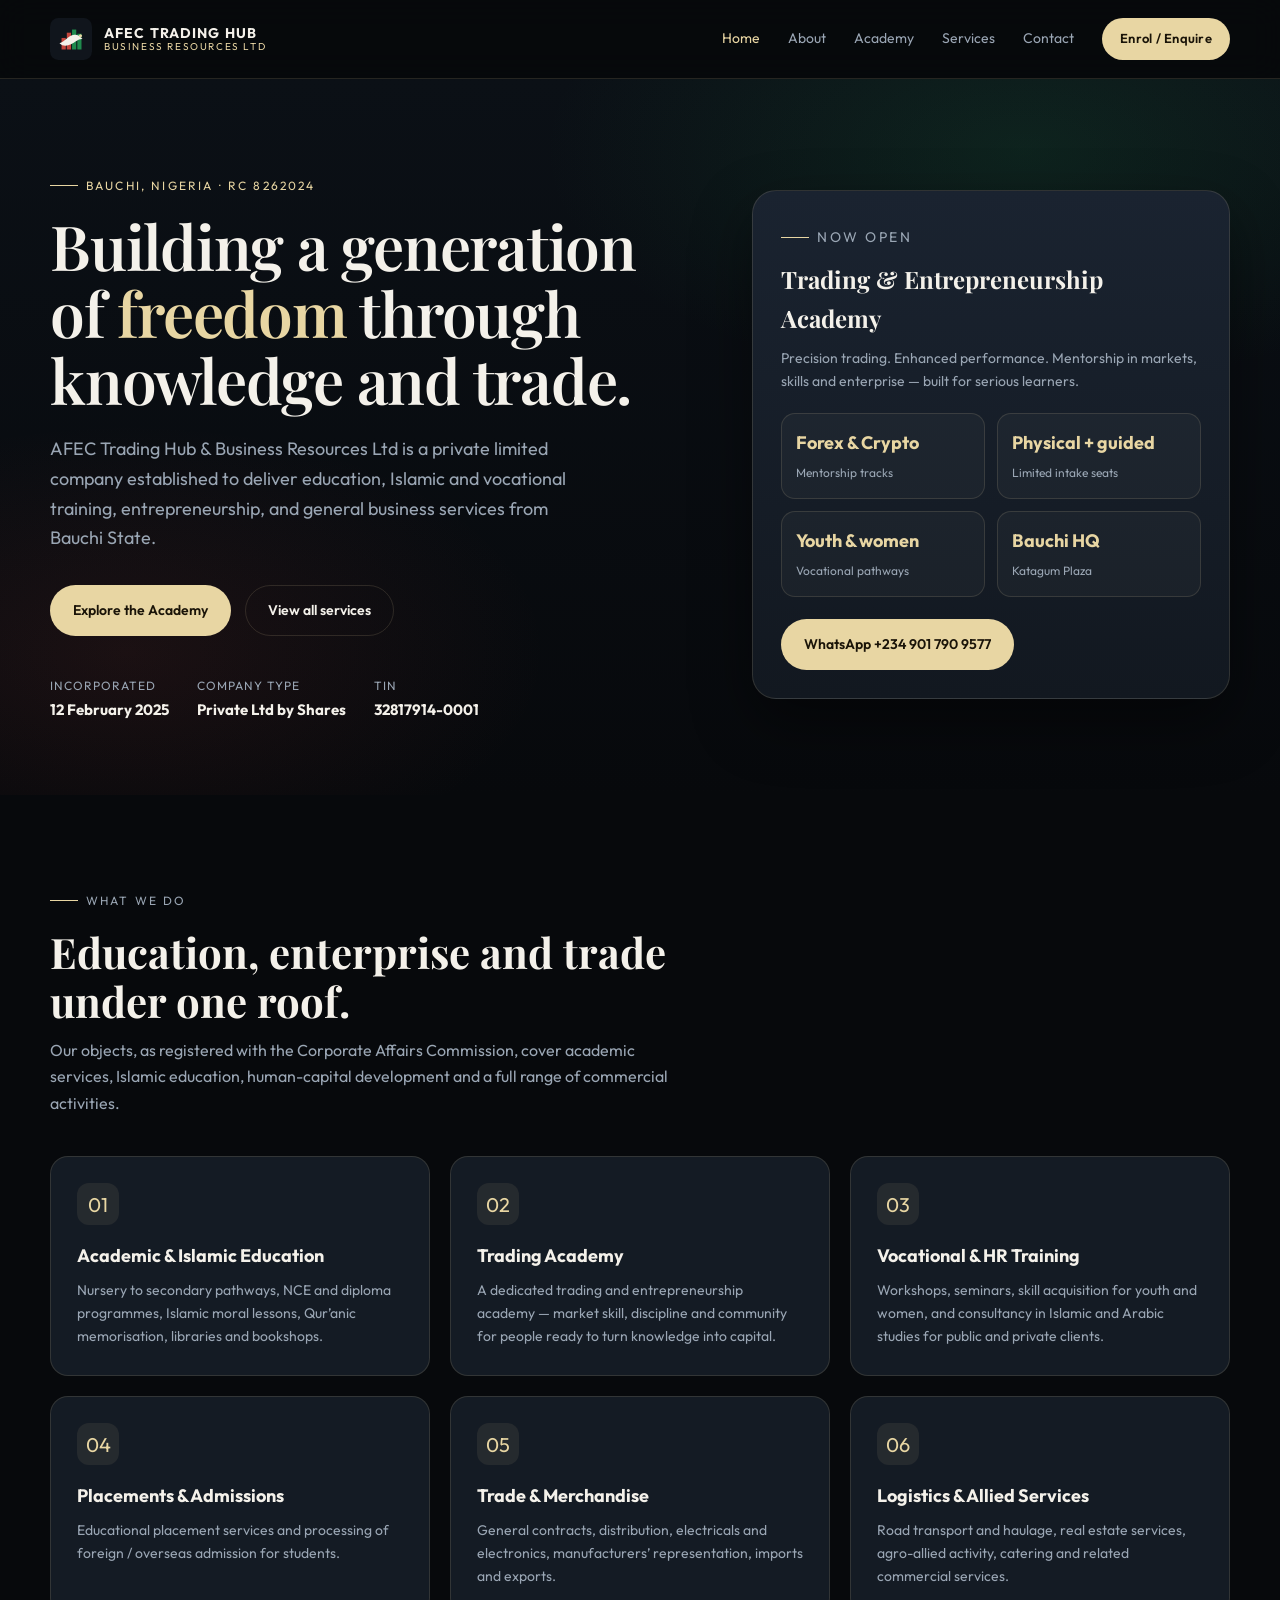
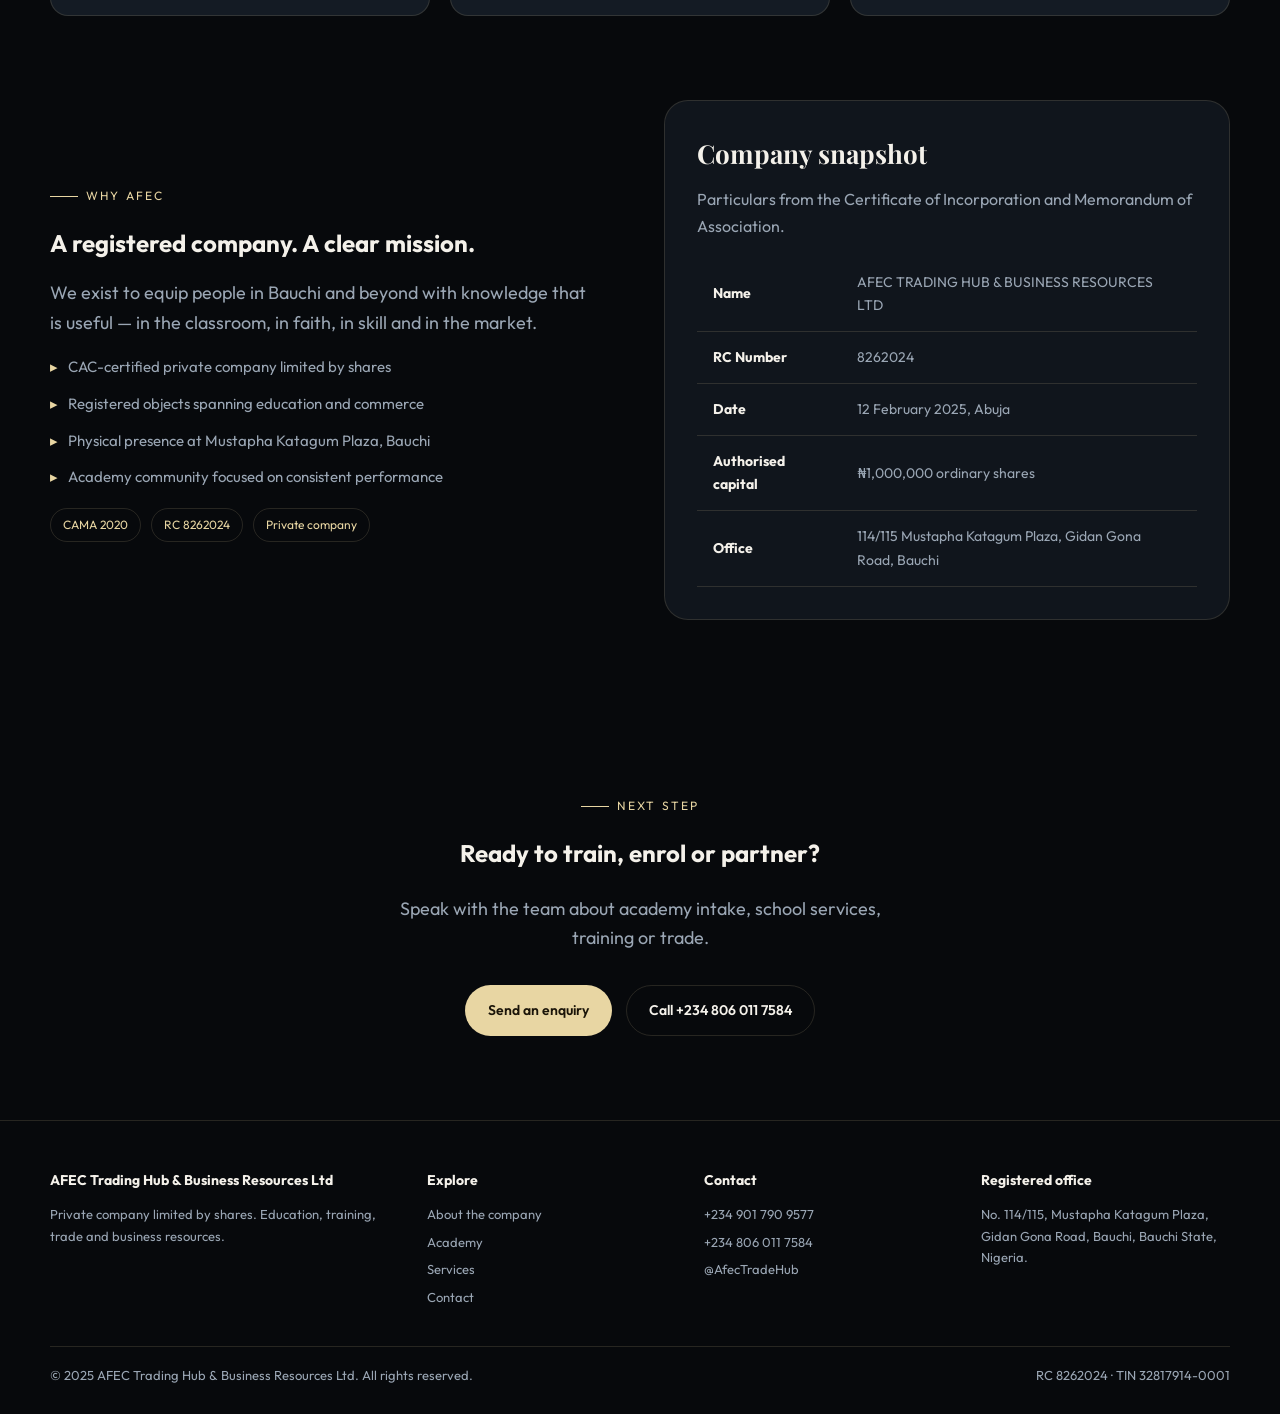
==== index.html @ c2388bef "Add website HTML pages" ====
<!DOCTYPE html>
<html lang="en">
<head>
  <meta charset="UTF-8" />
  <meta name="viewport" content="width=device-width, initial-scale=1.0" />
  <title>AFEC Trading Hub &amp; Business Resources Ltd</title>
  <meta name="description" content="AFEC Trading Hub & Business Resources Ltd — education, Islamic studies, vocational training, and a trading & entrepreneurship academy in Bauchi, Nigeria." />
  <link rel="preconnect" href="https://fonts.googleapis.com" />
  <link rel="preconnect" href="https://fonts.gstatic.com" crossorigin />
  <link href="https://fonts.googleapis.com/css2?family=Outfit:wght@300;400;500;600;700&family=Playfair+Display:wght@500;600;700&display=swap" rel="stylesheet" />
  <link rel="stylesheet" href="assets/css/style.css" />
  <link rel="icon" href="assets/img/logo.svg" />
</head>
<body>
  <header class="nav">
    <div class="wrap nav-inner">
      <a class="brand" href="index.html">
        <img class="brand-mark" src="assets/img/logo.svg" alt="AFEC logo" />
        <span class="brand-text">
          <strong>AFEC TRADING HUB</strong>
          <span>Business Resources Ltd</span>
        </span>
      </a>
      <nav class="nav-links">
        <a class="active" href="index.html">Home</a>
        <a href="about.html">About</a>
        <a href="academy.html">Academy</a>
        <a href="services.html">Services</a>
        <a href="contact.html">Contact</a>
        <a class="nav-cta" href="contact.html">Enrol / Enquire</a>
      </nav>
      <button class="menu-btn" aria-label="Menu">☰</button>
    </div>
  </header>

  <section class="hero">
    <div class="wrap hero-grid">
      <div>
        <p class="kicker">Bauchi, Nigeria · RC 8262024</p>
        <h1>Building a generation of <span class="gold">freedom</span> through knowledge and trade.</h1>
        <p class="lead">AFEC Trading Hub &amp; Business Resources Ltd is a private limited company established to deliver education, Islamic and vocational training, entrepreneurship, and general business services from Bauchi State.</p>
        <div class="hero-actions">
          <a class="btn btn-gold" href="academy.html">Explore the Academy</a>
          <a class="btn btn-ghost" href="services.html">View all services</a>
        </div>
        <div class="meta-row">
          <div class="meta-item"><small>Incorporated</small><strong>12 February 2025</strong></div>
          <div class="meta-item"><small>Company type</small><strong>Private Ltd by Shares</strong></div>
          <div class="meta-item"><small>TIN</small><strong>32817914-0001</strong></div>
        </div>
      </div>
      <aside class="hero-card">
        <p class="kicker" style="margin-bottom:10px">Now open</p>
        <h3>Trading &amp; Entrepreneurship Academy</h3>
        <p>Precision trading. Enhanced performance. Mentorship in markets, skills and enterprise — built for serious learners.</p>
        <div class="stat-grid">
          <div class="stat"><b>Forex &amp; Crypto</b><span>Mentorship tracks</span></div>
          <div class="stat"><b>Physical + guided</b><span>Limited intake seats</span></div>
          <div class="stat"><b>Youth &amp; women</b><span>Vocational pathways</span></div>
          <div class="stat"><b>Bauchi HQ</b><span>Katagum Plaza</span></div>
        </div>
        <div class="hero-actions" style="margin-top:22px">
          <a class="btn btn-gold" href="https://wa.me/2349017909577" target="_blank" rel="noopener">WhatsApp +234 901 790 9577</a>
        </div>
      </aside>
    </div>
  </section>

  <section>
    <div class="wrap">
      <div class="section-head">
        <p class="kicker">What we do</p>
        <h2>Education, enterprise and trade under one roof.</h2>
        <p>Our objects, as registered with the Corporate Affairs Commission, cover academic services, Islamic education, human-capital development and a full range of commercial activities.</p>
      </div>
      <div class="cards">
        <article class="card"><div class="icon">01</div><h3>Academic &amp; Islamic Education</h3><p>Nursery to secondary pathways, NCE and diploma programmes, Islamic moral lessons, Qur’anic memorisation, libraries and bookshops.</p></article>
        <article class="card"><div class="icon">02</div><h3>Trading Academy</h3><p>A dedicated trading and entrepreneurship academy — market skill, discipline and community for people ready to turn knowledge into capital.</p></article>
        <article class="card"><div class="icon">03</div><h3>Vocational &amp; HR Training</h3><p>Workshops, seminars, skill acquisition for youth and women, and consultancy in Islamic and Arabic studies for public and private clients.</p></article>
        <article class="card"><div class="icon">04</div><h3>Placements &amp; Admissions</h3><p>Educational placement services and processing of foreign / overseas admission for students.</p></article>
        <article class="card"><div class="icon">05</div><h3>Trade &amp; Merchandise</h3><p>General contracts, distribution, electricals and electronics, manufacturers’ representation, imports and exports.</p></article>
        <article class="card"><div class="icon">06</div><h3>Logistics &amp; Allied Services</h3><p>Road transport and haulage, real estate services, agro-allied activity, catering and related commercial services.</p></article>
      </div>
    </div>
  </section>

  <section style="padding-top:0">
    <div class="wrap split">
      <div>
        <p class="kicker">Why AFEC</p>
        <h2>A registered company. A clear mission.</h2>
        <p class="lead" style="margin-top:14px">We exist to equip people in Bauchi and beyond with knowledge that is useful — in the classroom, in faith, in skill and in the market.</p>
        <ul class="list">
          <li>CAC-certified private company limited by shares</li>
          <li>Registered objects spanning education and commerce</li>
          <li>Physical presence at Mustapha Katagum Plaza, Bauchi</li>
          <li>Academy community focused on consistent performance</li>
        </ul>
        <div class="badge-row">
          <span class="badge">CAMA 2020</span>
          <span class="badge">RC 8262024</span>
          <span class="badge">Private company</span>
        </div>
      </div>
      <div class="panel">
        <h3 style="font-family:var(--display);font-size:26px;margin-bottom:10px">Company snapshot</h3>
        <p style="color:var(--muted);margin-bottom:18px">Particulars from the Certificate of Incorporation and Memorandum of Association.</p>
        <table>
          <tr><td><strong>Name</strong></td><td>AFEC TRADING HUB &amp; BUSINESS RESOURCES LTD</td></tr>
          <tr><td><strong>RC Number</strong></td><td>8262024</td></tr>
          <tr><td><strong>Date</strong></td><td>12 February 2025, Abuja</td></tr>
          <tr><td><strong>Authorised capital</strong></td><td>₦1,000,000 ordinary shares</td></tr>
          <tr><td><strong>Office</strong></td><td>114/115 Mustapha Katagum Plaza, Gidan Gona Road, Bauchi</td></tr>
        </table>
      </div>
    </div>
  </section>

  <section>
    <div class="wrap" style="text-align:center">
      <p class="kicker" style="justify-content:center">Next step</p>
      <h2>Ready to train, enrol or partner?</h2>
      <p class="lead" style="margin-inline:auto">Speak with the team about academy intake, school services, training or trade.</p>
      <div class="hero-actions" style="justify-content:center">
        <a class="btn btn-gold" href="contact.html">Send an enquiry</a>
        <a class="btn btn-ghost" href="tel:+2348060117584">Call +234 806 011 7584</a>
      </div>
    </div>
  </section>

  <footer class="footer">
    <div class="wrap">
      <div class="footer-grid">
        <div>
          <h4>AFEC Trading Hub &amp; Business Resources Ltd</h4>
          <p>Private company limited by shares. Education, training, trade and business resources.</p>
        </div>
        <div>
          <h4>Explore</h4>
          <a href="about.html">About the company</a>
          <a href="academy.html">Academy</a>
          <a href="services.html">Services</a>
          <a href="contact.html">Contact</a>
        </div>
        <div>
          <h4>Contact</h4>
          <a href="tel:+2349017909577">+234 901 790 9577</a>
          <a href="tel:+2348060117584">+234 806 011 7584</a>
          <a href="https://x.com/AfecTradeHub" target="_blank" rel="noopener">@AfecTradeHub</a>
        </div>
        <div>
          <h4>Registered office</h4>
          <p>No. 114/115, Mustapha Katagum Plaza, Gidan Gona Road, Bauchi, Bauchi State, Nigeria.</p>
        </div>
      </div>
      <div class="legal">
        <span>© 2025 AFEC Trading Hub &amp; Business Resources Ltd. All rights reserved.</span>
        <span>RC 8262024 · TIN 32817914-0001</span>
      </div>
    </div>
  </footer>
  <script src="assets/js/main.js"></script>
</body>
</html>
---- assets/css/style.css ----
:root {
  --bg: #07090c;
  --bg-elev: #10151c;
  --bg-card: #141b24;
  --bg-soft: #1a2330;
  --line: rgba(232, 214, 163, 0.14);
  --gold: #e8d6a3;
  --gold-bright: #f3e6c0;
  --gold-dim: #b89b5a;
  --green: #1f8a4d;
  --green-bright: #2db86a;
  --red: #c4453c;
  --text: #f4f1ea;
  --muted: #9aa6b4;
  --white: #ffffff;
  --shadow: 0 24px 60px rgba(0, 0, 0, 0.45);
  --radius: 18px;
  --max: 1180px;
  --font: "Outfit", system-ui, sans-serif;
  --display: "Playfair Display", Georgia, serif;
}

*, *::before, *::after { box-sizing: border-box; margin: 0; padding: 0; }
html { scroll-behavior: smooth; }
body {
  font-family: var(--font);
  background: var(--bg);
  color: var(--text);
  line-height: 1.65;
  min-height: 100vh;
  overflow-x: hidden;
}
img { max-width: 100%; display: block; }
a { color: inherit; text-decoration: none; }
button, input, textarea, select { font-family: inherit; }

.wrap { width: min(var(--max), calc(100% - 40px)); margin-inline: auto; }

.nav {
  position: sticky; top: 0; z-index: 50;
  backdrop-filter: blur(16px);
  background: rgba(7, 9, 12, 0.78);
  border-bottom: 1px solid var(--line);
}
.nav-inner {
  display: flex; align-items: center; justify-content: space-between;
  min-height: 78px; gap: 20px;
}
.brand { display: flex; align-items: center; gap: 12px; }
.brand-mark { width: 42px; height: 42px; flex-shrink: 0; }
.brand-text { display: flex; flex-direction: column; line-height: 1.15; }
.brand-text strong { font-size: 14px; letter-spacing: 0.08em; font-weight: 700; }
.brand-text span { font-size: 10px; color: var(--gold); letter-spacing: 0.16em; text-transform: uppercase; }
.nav-links { display: flex; align-items: center; gap: 28px; font-size: 14px; color: var(--muted); }
.nav-links a:hover, .nav-links a.active { color: var(--gold); }
.nav-cta {
  background: var(--gold); color: #1a1408; padding: 10px 18px;
  border-radius: 999px; font-weight: 600; font-size: 13px; letter-spacing: 0.02em;
}
.nav-cta:hover { background: var(--gold-bright); }
.menu-btn {
  display: none; background: none; border: 1px solid var(--line);
  color: var(--text); width: 42px; height: 42px; border-radius: 10px; cursor: pointer;
}

.hero {
  position: relative;
  padding: 88px 0 72px;
  overflow: hidden;
}
.hero::before {
  content: "";
  position: absolute; inset: 0;
  background:
    radial-gradient(800px 400px at 80% 10%, rgba(31, 138, 77, 0.16), transparent 60%),
    radial-gradient(700px 380px at 10% 80%, rgba(196, 69, 60, 0.1), transparent 60%),
    linear-gradient(180deg, #0b1016 0%, #07090c 100%);
  z-index: -1;
}
.hero-grid {
  display: grid; grid-template-columns: 1.15fr 0.85fr; gap: 56px; align-items: center;
}
.kicker {
  display: inline-flex; align-items: center; gap: 8px;
  color: var(--gold); font-size: 12px; letter-spacing: 0.18em; text-transform: uppercase;
  margin-bottom: 18px;
}
.kicker::before { content: ""; width: 28px; height: 1px; background: var(--gold); }
h1, .h1 {
  font-family: var(--display);
  font-size: clamp(36px, 5vw, 62px);
  line-height: 1.08; font-weight: 600; letter-spacing: -0.02em;
}
.gold { color: var(--gold); }
.lead { color: var(--muted); font-size: 18px; margin-top: 20px; max-width: 540px; }
.hero-actions { display: flex; gap: 14px; flex-wrap: wrap; margin-top: 32px; }
.btn {
  display: inline-flex; align-items: center; justify-content: center; gap: 8px;
  padding: 13px 22px; border-radius: 999px; font-weight: 600; font-size: 14px;
  border: 1px solid transparent; cursor: pointer; transition: 0.2s ease;
}
.btn-gold { background: var(--gold); color: #1a1408; }
.btn-gold:hover { background: var(--gold-bright); transform: translateY(-1px); }
.btn-ghost { border-color: var(--line); color: var(--text); background: transparent; }
.btn-ghost:hover { border-color: var(--gold); color: var(--gold); }
.meta-row { display: flex; gap: 28px; margin-top: 40px; flex-wrap: wrap; }
.meta-item small { display: block; color: var(--muted); font-size: 12px; letter-spacing: 0.08em; text-transform: uppercase; }
.meta-item strong { font-size: 15px; }

.hero-card {
  background: linear-gradient(180deg, #1a2330, #121820);
  border: 1px solid var(--line);
  border-radius: 24px;
  padding: 28px;
  box-shadow: var(--shadow);
}
.hero-card h3 { font-family: var(--display); font-size: 24px; margin-bottom: 8px; }
.hero-card p { color: var(--muted); font-size: 14px; margin-bottom: 20px; }
.stat-grid { display: grid; grid-template-columns: 1fr 1fr; gap: 12px; }
.stat {
  background: rgba(255,255,255,0.03);
  border: 1px solid var(--line);
  border-radius: 14px; padding: 14px;
}
.stat b { display: block; color: var(--gold); font-size: 18px; }
.stat span { color: var(--muted); font-size: 12px; }

section { padding: 84px 0; }
.section-head { max-width: 640px; margin-bottom: 40px; }
.section-head h2 {
  font-family: var(--display); font-size: clamp(28px, 3.4vw, 42px); line-height: 1.15;
}
.section-head p { color: var(--muted); margin-top: 12px; }

.cards { display: grid; grid-template-columns: repeat(3, 1fr); gap: 20px; }
.card {
  background: var(--bg-card);
  border: 1px solid var(--line);
  border-radius: var(--radius);
  padding: 26px;
  min-height: 220px;
  transition: 0.2s ease;
}
.card:hover { transform: translateY(-4px); border-color: rgba(232,214,163,0.35); }
.icon {
  width: 42px; height: 42px; border-radius: 12px;
  display: grid; place-items: center;
  background: rgba(232,214,163,0.08);
  color: var(--gold); margin-bottom: 16px; font-size: 20px;
}
.card h3 { font-size: 18px; margin-bottom: 8px; }
.card p { color: var(--muted); font-size: 14px; }

.split { display: grid; grid-template-columns: 1fr 1fr; gap: 48px; align-items: center; }
.panel {
  background: var(--bg-elev);
  border: 1px solid var(--line);
  border-radius: 24px;
  padding: 32px;
}
.list { list-style: none; display: grid; gap: 12px; margin-top: 18px; }
.list li {
  display: flex; gap: 10px; color: var(--muted); font-size: 15px;
}
.list li::before { content: "▸"; color: var(--gold); }

.table-wrap { overflow-x: auto; border: 1px solid var(--line); border-radius: 16px; }
table { width: 100%; border-collapse: collapse; font-size: 14px; }
th, td { text-align: left; padding: 14px 16px; border-bottom: 1px solid var(--line); }
th { color: var(--gold); font-weight: 600; background: var(--bg-elev); }
td { color: var(--muted); }
td strong { color: var(--text); }

.form { display: grid; gap: 14px; }
.form-row { display: grid; grid-template-columns: 1fr 1fr; gap: 14px; }
label { font-size: 13px; color: var(--muted); display: block; margin-bottom: 6px; }
input, textarea, select {
  width: 100%; background: #0d1218; border: 1px solid var(--line);
  color: var(--text); border-radius: 12px; padding: 12px 14px; outline: none;
}
input:focus, textarea:focus { border-color: var(--gold-dim); }
textarea { min-height: 140px; resize: vertical; }

.footer {
  border-top: 1px solid var(--line);
  padding: 48px 0 28px;
  color: var(--muted);
  font-size: 13px;
}
.footer-grid { display: grid; grid-template-columns: 1.4fr 1fr 1fr 1fr; gap: 28px; margin-bottom: 32px; }
.footer h4 { color: var(--text); margin-bottom: 12px; font-size: 14px; }
.footer a { display: block; margin: 6px 0; color: var(--muted); }
.footer a:hover { color: var(--gold); }
.legal { border-top: 1px solid var(--line); padding-top: 18px; display: flex; justify-content: space-between; gap: 16px; flex-wrap: wrap; }

.badge-row { display: flex; gap: 10px; flex-wrap: wrap; margin-top: 18px; }
.badge {
  border: 1px solid var(--line); border-radius: 999px; padding: 6px 12px;
  font-size: 12px; color: var(--gold);
}

.page-hero { padding: 64px 0 28px; }
.page-hero h1 { font-family: var(--display); font-size: clamp(32px, 4vw, 52px); }

@media (max-width: 900px) {
  .hero-grid, .cards, .split, .footer-grid, .form-row { grid-template-columns: 1fr; }
  .nav-links { display: none; }
  .nav-links.open {
    display: flex; flex-direction: column; position: absolute; top: 78px; left: 0; right: 0;
    background: #0b1016; padding: 20px; border-bottom: 1px solid var(--line); gap: 16px;
  }
  .menu-btn { display: grid; place-items: center; }
  .hero { padding-top: 48px; }
}
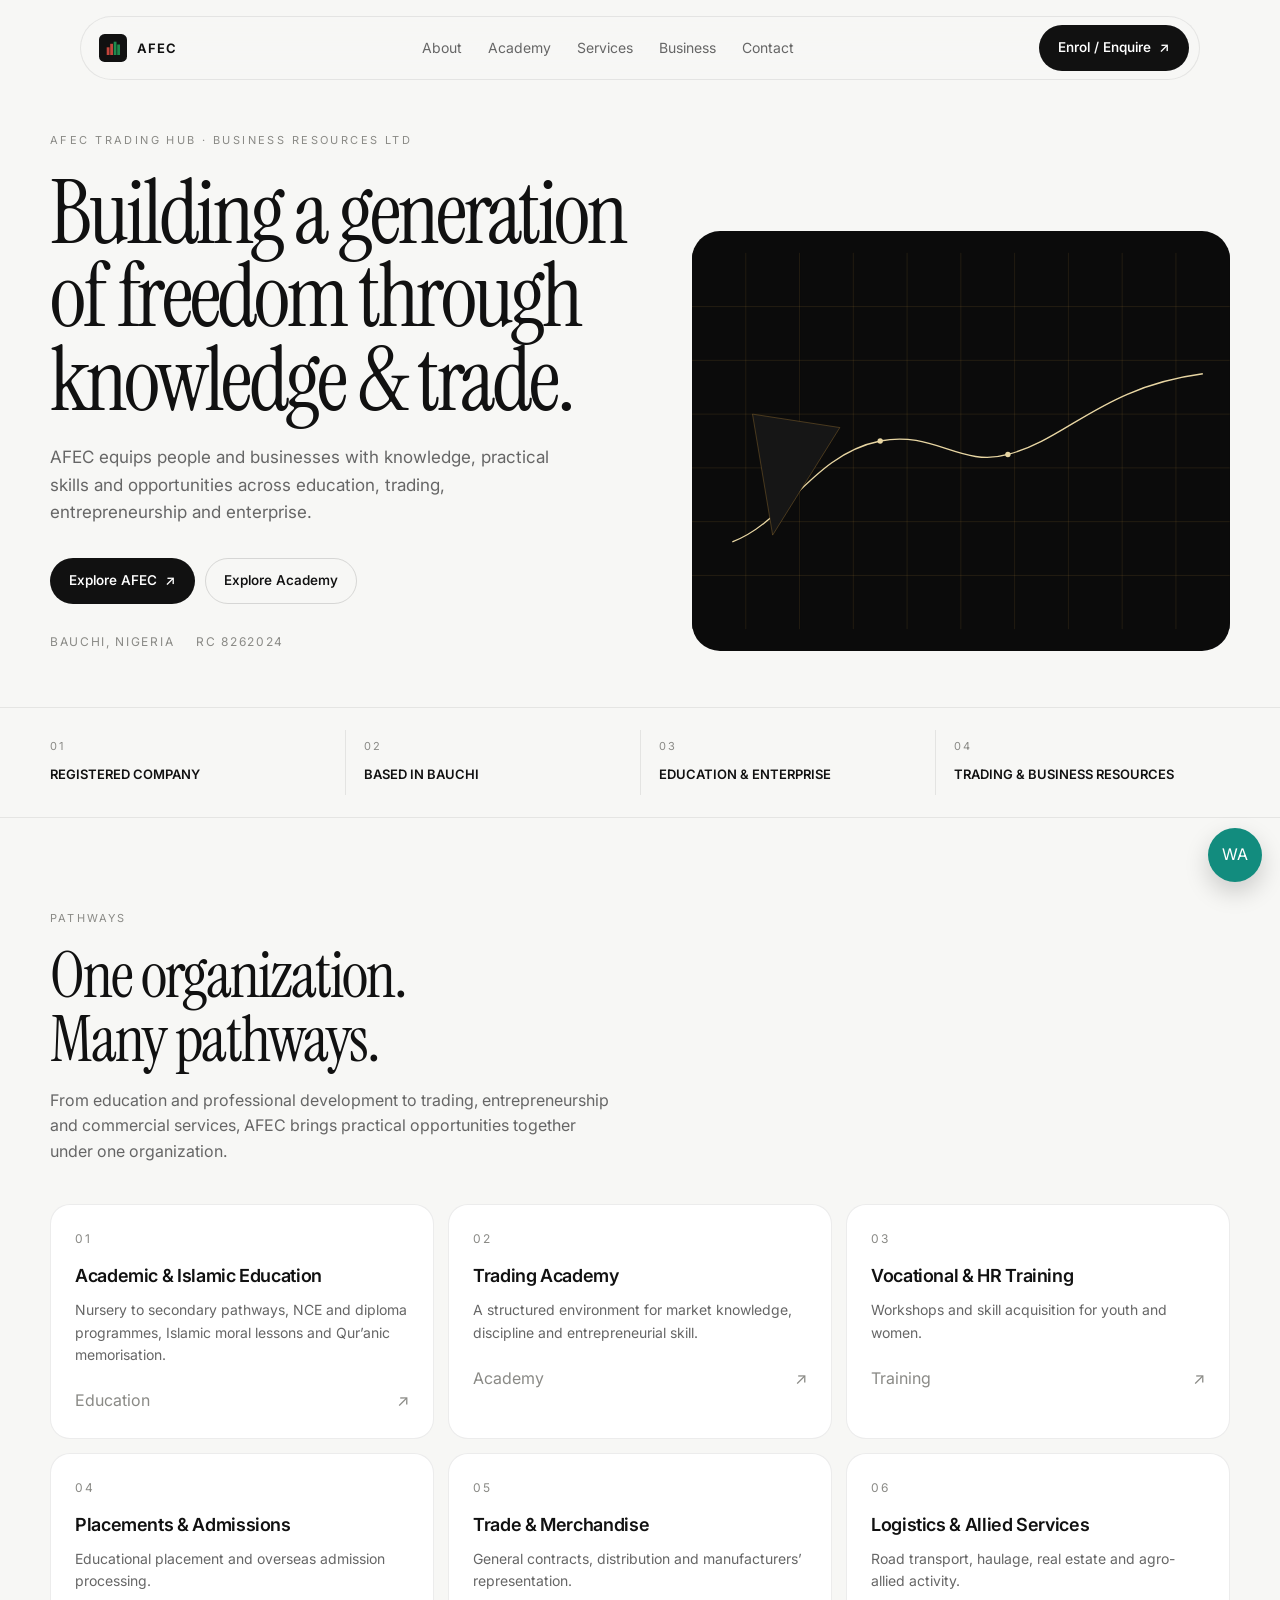
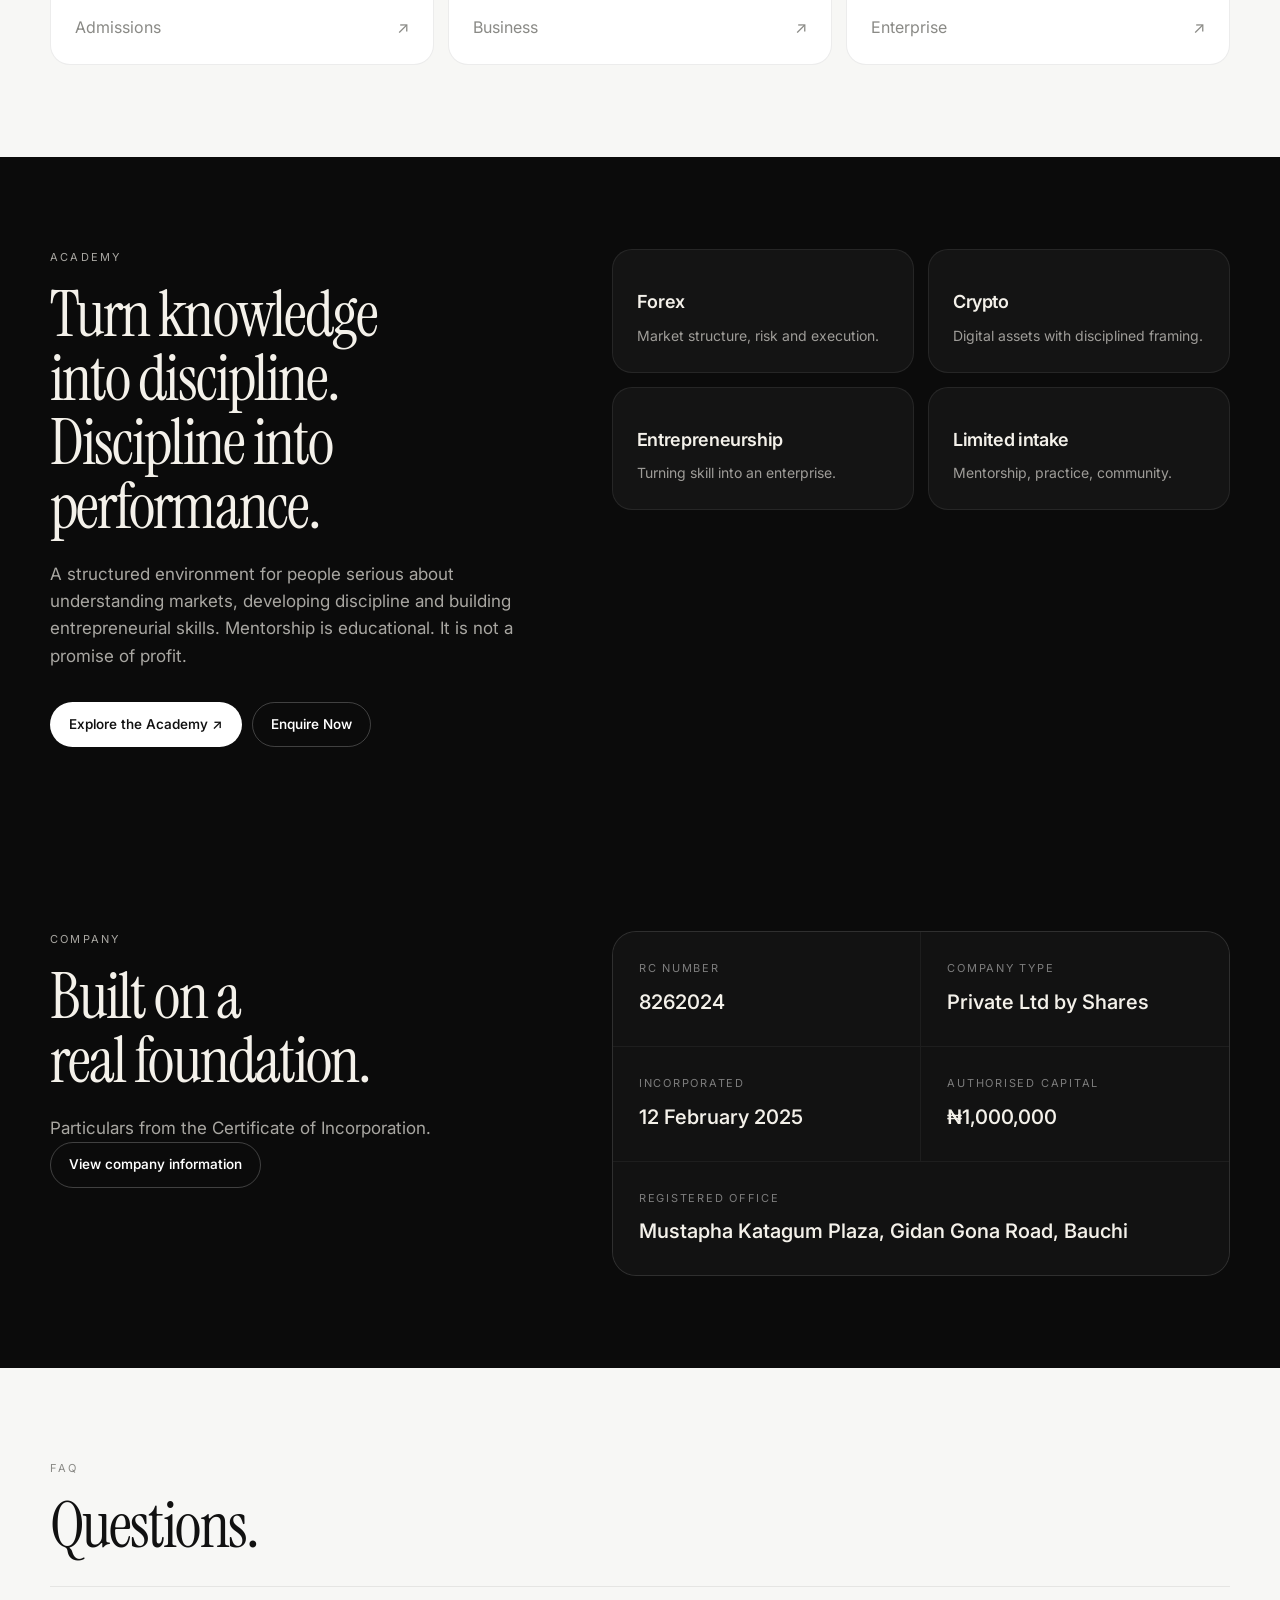
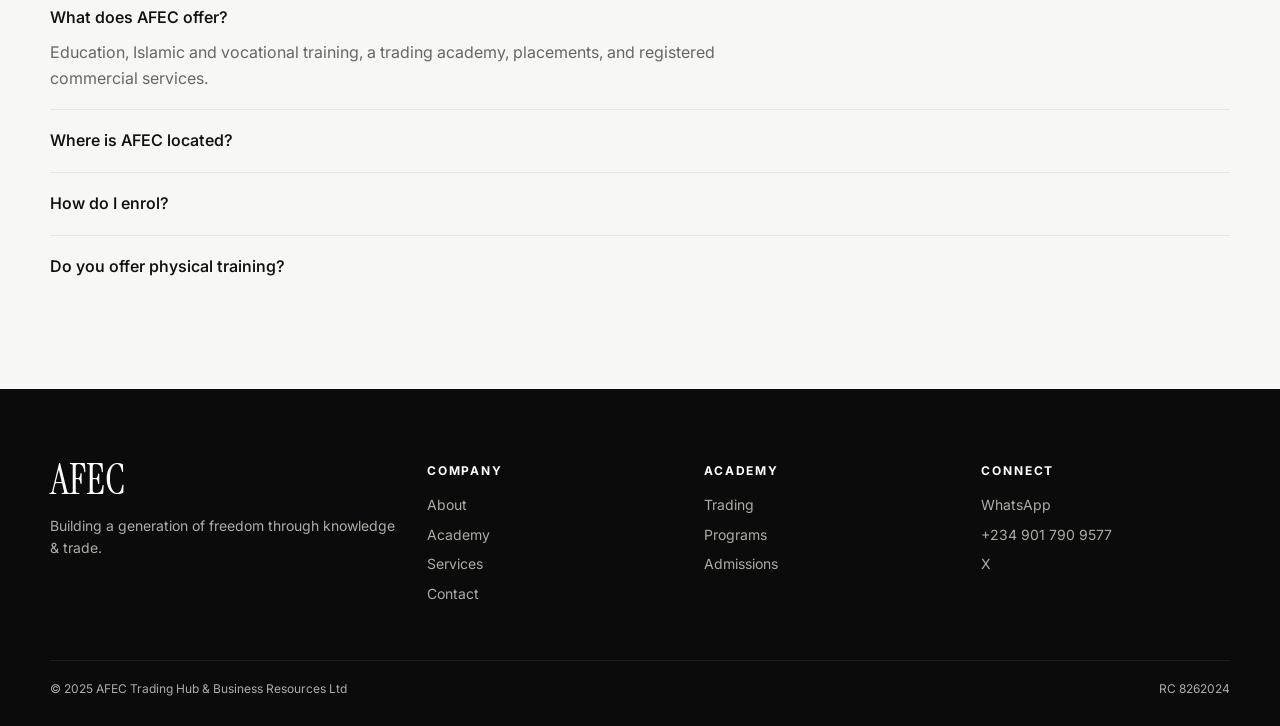
==== commit f718e69a: "Redesign homepage to premium institutional layout" ====
--- a/index.html
+++ b/index.html
@@ -2,163 +2,112 @@
 <html lang="en">
 <head>
   <meta charset="UTF-8" />
-  <meta name="viewport" content="width=device-width, initial-scale=1.0" />
-  <title>AFEC Trading Hub &amp; Business Resources Ltd</title>
-  <meta name="description" content="AFEC Trading Hub & Business Resources Ltd — education, Islamic studies, vocational training, and a trading & entrepreneurship academy in Bauchi, Nigeria." />
+  <meta name="viewport" content="width=device-width, initial-scale=1" />
+  <title>AFEC Trading Hub & Business Resources Ltd</title>
+  <meta name="description" content="Bauchi-based education, training, trading and business-resources company. Building a generation of freedom through knowledge and trade." />
   <link rel="preconnect" href="https://fonts.googleapis.com" />
   <link rel="preconnect" href="https://fonts.gstatic.com" crossorigin />
-  <link href="https://fonts.googleapis.com/css2?family=Outfit:wght@300;400;500;600;700&family=Playfair+Display:wght@500;600;700&display=swap" rel="stylesheet" />
-  <link rel="stylesheet" href="assets/css/style.css" />
-  <link rel="icon" href="assets/img/logo.svg" />
+  <link href="https://fonts.googleapis.com/css2?family=Instrument+Serif:ital@0;1&family=Inter:wght@400;500;600;700&display=swap" rel="stylesheet" />
+  <link rel="stylesheet" href="/assets/css/style.css" />
+  <link rel="icon" href="/assets/img/logo.svg" />
 </head>
 <body>
-  <header class="nav">
-    <div class="wrap nav-inner">
-      <a class="brand" href="index.html">
-        <img class="brand-mark" src="assets/img/logo.svg" alt="AFEC logo" />
-        <span class="brand-text">
-          <strong>AFEC TRADING HUB</strong>
-          <span>Business Resources Ltd</span>
-        </span>
-      </a>
+  <div class="nav-shell">
+    <div class="nav" id="nav">
+      <a class="brand" href="/"><svg class="brand-mark" viewBox="0 0 80 80" aria-hidden="true"><rect width="80" height="80" rx="16" fill="#111"/><rect x="22" y="38" width="8" height="22" fill="#c4453c"/><rect x="32" y="28" width="8" height="32" fill="#c4453c"/><rect x="42" y="22" width="8" height="38" fill="#1f8a4d"/><rect x="52" y="30" width="8" height="30" fill="#1f8a4d"/></svg><b>AFEC</b></a>
       <nav class="nav-links">
-        <a class="active" href="index.html">Home</a>
-        <a href="about.html">About</a>
-        <a href="academy.html">Academy</a>
-        <a href="services.html">Services</a>
-        <a href="contact.html">Contact</a>
-        <a class="nav-cta" href="contact.html">Enrol / Enquire</a>
+        <a href="/about">About</a><a href="/academy">Academy</a><a href="/services">Services</a><a href="/business">Business</a><a href="/contact">Contact</a>
       </nav>
-      <button class="menu-btn" aria-label="Menu">☰</button>
+      <a class="nav-cta" href="/contact">Enrol / Enquire <span class="arr">↗</span></a>
+      <button class="menu-btn" id="menuBtn" aria-label="Open menu">☰</button>
     </div>
-  </header>
-
-  <section class="hero">
-    <div class="wrap hero-grid">
-      <div>
-        <p class="kicker">Bauchi, Nigeria · RC 8262024</p>
-        <h1>Building a generation of <span class="gold">freedom</span> through knowledge and trade.</h1>
-        <p class="lead">AFEC Trading Hub &amp; Business Resources Ltd is a private limited company established to deliver education, Islamic and vocational training, entrepreneurship, and general business services from Bauchi State.</p>
-        <div class="hero-actions">
-          <a class="btn btn-gold" href="academy.html">Explore the Academy</a>
-          <a class="btn btn-ghost" href="services.html">View all services</a>
+  </div>
+  <div class="drawer" id="drawer">
+    <div class="drawer-top"><b>AFEC</b><button class="menu-btn" id="closeBtn" aria-label="Close menu">✕</button></div>
+    <nav><a href="/">Home</a><a href="/about">About</a><a href="/academy">Academy</a><a href="/services">Services</a><a href="/business">Business Resources</a><a href="/contact">Contact</a></nav>
+    <div class="drawer-foot"><a class="btn btn-dark" href="/contact">Enrol / Enquire</a><a class="btn btn-ghost" href="https://wa.me/2349017909577">WhatsApp</a></div>
+  </div>
+  <main>
+    <section class="hero">
+      <div class="wrap hero-grid">
+        <div>
+          <p class="eyebrow">AFEC TRADING HUB · BUSINESS RESOURCES LTD</p>
+          <h1>Building a generation<br>of freedom through<br>knowledge & trade.</h1>
+          <p class="lead">AFEC equips people and businesses with knowledge, practical skills and opportunities across education, trading, entrepreneurship and enterprise.</p>
+          <div class="hero-actions">
+            <a class="btn btn-dark" href="/about">Explore AFEC <span class="arr">↗</span></a>
+            <a class="btn btn-ghost" href="/academy">Explore Academy</a>
+          </div>
+          <div class="hero-meta"><span>Bauchi, Nigeria</span><span>RC 8262024</span></div>
         </div>
-        <div class="meta-row">
-          <div class="meta-item"><small>Incorporated</small><strong>12 February 2025</strong></div>
-          <div class="meta-item"><small>Company type</small><strong>Private Ltd by Shares</strong></div>
-          <div class="meta-item"><small>TIN</small><strong>32817914-0001</strong></div>
+        <div class="hero-visual" aria-hidden="true">
+          <svg viewBox="0 0 800 560" xmlns="http://www.w3.org/2000/svg"><rect width="800" height="560" fill="#0B0B0B"/><g fill="none" stroke="#B8893A" stroke-opacity=".35" stroke-width=".6"><path d="M0 80H800M0 160H800M0 240H800M0 320H800M0 400H800M0 480H800"/><path d="M80 0V560M160 0V560M240 0V560M320 0V560M400 0V560M480 0V560M560 0V560M640 0V560M720 0V560"/></g><path d="M60 430 C 140 400 180 300 280 280 C 360 264 400 320 470 300 C 560 276 610 200 760 180" fill="none" stroke="#E8D6A3" stroke-width="2"/><circle cx="280" cy="280" r="4" fill="#E8D6A3"/><circle cx="470" cy="300" r="4" fill="#E8D6A3"/><polygon points="120,420 220,260 90,240" fill="#161616" stroke="#B8893A" stroke-opacity=".5"/></svg>
         </div>
       </div>
-      <aside class="hero-card">
-        <p class="kicker" style="margin-bottom:10px">Now open</p>
-        <h3>Trading &amp; Entrepreneurship Academy</h3>
-        <p>Precision trading. Enhanced performance. Mentorship in markets, skills and enterprise — built for serious learners.</p>
-        <div class="stat-grid">
-          <div class="stat"><b>Forex &amp; Crypto</b><span>Mentorship tracks</span></div>
-          <div class="stat"><b>Physical + guided</b><span>Limited intake seats</span></div>
-          <div class="stat"><b>Youth &amp; women</b><span>Vocational pathways</span></div>
-          <div class="stat"><b>Bauchi HQ</b><span>Katagum Plaza</span></div>
-        </div>
-        <div class="hero-actions" style="margin-top:22px">
-          <a class="btn btn-gold" href="https://wa.me/2349017909577" target="_blank" rel="noopener">WhatsApp +234 901 790 9577</a>
-        </div>
-      </aside>
+    </section>
+    <div class="trust"><div class="wrap trust-grid">
+      <div class="trust-item"><small>01</small><b>REGISTERED COMPANY</b></div>
+      <div class="trust-item"><small>02</small><b>BASED IN BAUCHI</b></div>
+      <div class="trust-item"><small>03</small><b>EDUCATION & ENTERPRISE</b></div>
+      <div class="trust-item"><small>04</small><b>TRADING & BUSINESS RESOURCES</b></div>
+    </div></div>
+    <section><div class="wrap">
+      <p class="section-kicker">Pathways</p>
+      <h2>One organization.<br>Many pathways.</h2>
+      <p class="section-lead">From education and professional development to trading, entrepreneurship and commercial services, AFEC brings practical opportunities together under one organization.</p>
+      <div class="path-grid">
+        <a class="card" href="/services"><div class="num">01</div><h3>Academic & Islamic Education</h3><p>Nursery to secondary pathways, NCE and diploma programmes, Islamic moral lessons and Qur’anic memorisation.</p><div class="card-foot"><span>Education</span><span>↗</span></div></a>
+        <a class="card" href="/academy"><div class="num">02</div><h3>Trading Academy</h3><p>A structured environment for market knowledge, discipline and entrepreneurial skill.</p><div class="card-foot"><span>Academy</span><span>↗</span></div></a>
+        <a class="card" href="/services"><div class="num">03</div><h3>Vocational & HR Training</h3><p>Workshops and skill acquisition for youth and women.</p><div class="card-foot"><span>Training</span><span>↗</span></div></a>
+        <a class="card" href="/services"><div class="num">04</div><h3>Placements & Admissions</h3><p>Educational placement and overseas admission processing.</p><div class="card-foot"><span>Admissions</span><span>↗</span></div></a>
+        <a class="card" href="/business"><div class="num">05</div><h3>Trade & Merchandise</h3><p>General contracts, distribution and manufacturers’ representation.</p><div class="card-foot"><span>Business</span><span>↗</span></div></a>
+        <a class="card" href="/business"><div class="num">06</div><h3>Logistics & Allied Services</h3><p>Road transport, haulage, real estate and agro-allied activity.</p><div class="card-foot"><span>Enterprise</span><span>↗</span></div></a>
+      </div>
+    </div></section>
+    <section class="dark"><div class="wrap split">
+      <div>
+        <p class="section-kicker">Academy</p>
+        <h2>Turn knowledge<br>into discipline.<br>Discipline into<br>performance.</h2>
+        <p class="lead">A structured environment for people serious about understanding markets, developing discipline and building entrepreneurial skills. Mentorship is educational. It is not a promise of profit.</p>
+        <div class="hero-actions"><a class="btn btn-dark" href="/academy" style="background:#fff;color:#111">Explore the Academy ↗</a><a class="btn btn-ghost light" href="/contact">Enquire Now</a></div>
+      </div>
+      <div class="path-grid" style="grid-template-columns:1fr 1fr">
+        <article class="card"><h3>Forex</h3><p>Market structure, risk and execution.</p></article>
+        <article class="card"><h3>Crypto</h3><p>Digital assets with disciplined framing.</p></article>
+        <article class="card"><h3>Entrepreneurship</h3><p>Turning skill into an enterprise.</p></article>
+        <article class="card"><h3>Limited intake</h3><p>Mentorship, practice, community.</p></article>
+      </div>
+    </div></section>
+    <section class="dark"><div class="wrap split">
+      <div><p class="section-kicker">Company</p><h2>Built on a<br>real foundation.</h2><p class="lead">Particulars from the Certificate of Incorporation.</p><a class="btn btn-ghost light" href="/about">View company information</a></div>
+      <div class="dash">
+        <div><small>RC NUMBER</small><b>8262024</b></div>
+        <div><small>COMPANY TYPE</small><b>Private Ltd by Shares</b></div>
+        <div><small>INCORPORATED</small><b>12 February 2025</b></div>
+        <div><small>AUTHORISED CAPITAL</small><b>₦1,000,000</b></div>
+        <div style="grid-column:1/-1"><small>REGISTERED OFFICE</small><b>Mustapha Katagum Plaza, Gidan Gona Road, Bauchi</b></div>
+      </div>
+    </div></section>
+    <section><div class="wrap">
+      <p class="section-kicker">FAQ</p><h2>Questions.</h2>
+      <div class="faq" style="margin-top:28px">
+        <details open><summary>What does AFEC offer?</summary><p>Education, Islamic and vocational training, a trading academy, placements, and registered commercial services.</p></details>
+        <details><summary>Where is AFEC located?</summary><p>No. 114/115 Mustapha Katagum Plaza, Gidan Gona Road, Bauchi, Bauchi State, Nigeria.</p></details>
+        <details><summary>How do I enrol?</summary><p>Use Enrol / Enquire or WhatsApp +234 901 790 9577. Verify payment instructions on a voice call.</p></details>
+        <details><summary>Do you offer physical training?</summary><p>Yes. Physical mentorship cycles have been run from Bauchi, with limited seats.</p></details>
+      </div>
+    </div></section>
+  </main>
+  <footer class="footer"><div class="wrap">
+    <div class="footer-top">
+      <div><div class="footer-brand">AFEC</div><p>Building a generation of freedom through knowledge & trade.</p></div>
+      <div><h4>COMPANY</h4><a href="/about">About</a><a href="/academy">Academy</a><a href="/services">Services</a><a href="/contact">Contact</a></div>
+      <div><h4>ACADEMY</h4><a href="/academy">Trading</a><a href="/academy/programs">Programs</a><a href="/academy/admissions">Admissions</a></div>
+      <div><h4>CONNECT</h4><a href="https://wa.me/2349017909577">WhatsApp</a><a href="tel:+2349017909577">+234 901 790 9577</a><a href="https://x.com/AfecTradeHub">X</a></div>
     </div>
-  </section>
-
-  <section>
-    <div class="wrap">
-      <div class="section-head">
-        <p class="kicker">What we do</p>
-        <h2>Education, enterprise and trade under one roof.</h2>
-        <p>Our objects, as registered with the Corporate Affairs Commission, cover academic services, Islamic education, human-capital development and a full range of commercial activities.</p>
-      </div>
-      <div class="cards">
-        <article class="card"><div class="icon">01</div><h3>Academic &amp; Islamic Education</h3><p>Nursery to secondary pathways, NCE and diploma programmes, Islamic moral lessons, Qur’anic memorisation, libraries and bookshops.</p></article>
-        <article class="card"><div class="icon">02</div><h3>Trading Academy</h3><p>A dedicated trading and entrepreneurship academy — market skill, discipline and community for people ready to turn knowledge into capital.</p></article>
-        <article class="card"><div class="icon">03</div><h3>Vocational &amp; HR Training</h3><p>Workshops, seminars, skill acquisition for youth and women, and consultancy in Islamic and Arabic studies for public and private clients.</p></article>
-        <article class="card"><div class="icon">04</div><h3>Placements &amp; Admissions</h3><p>Educational placement services and processing of foreign / overseas admission for students.</p></article>
-        <article class="card"><div class="icon">05</div><h3>Trade &amp; Merchandise</h3><p>General contracts, distribution, electricals and electronics, manufacturers’ representation, imports and exports.</p></article>
-        <article class="card"><div class="icon">06</div><h3>Logistics &amp; Allied Services</h3><p>Road transport and haulage, real estate services, agro-allied activity, catering and related commercial services.</p></article>
-      </div>
-    </div>
-  </section>
-
-  <section style="padding-top:0">
-    <div class="wrap split">
-      <div>
-        <p class="kicker">Why AFEC</p>
-        <h2>A registered company. A clear mission.</h2>
-        <p class="lead" style="margin-top:14px">We exist to equip people in Bauchi and beyond with knowledge that is useful — in the classroom, in faith, in skill and in the market.</p>
-        <ul class="list">
-          <li>CAC-certified private company limited by shares</li>
-          <li>Registered objects spanning education and commerce</li>
-          <li>Physical presence at Mustapha Katagum Plaza, Bauchi</li>
-          <li>Academy community focused on consistent performance</li>
-        </ul>
-        <div class="badge-row">
-          <span class="badge">CAMA 2020</span>
-          <span class="badge">RC 8262024</span>
-          <span class="badge">Private company</span>
-        </div>
-      </div>
-      <div class="panel">
-        <h3 style="font-family:var(--display);font-size:26px;margin-bottom:10px">Company snapshot</h3>
-        <p style="color:var(--muted);margin-bottom:18px">Particulars from the Certificate of Incorporation and Memorandum of Association.</p>
-        <table>
-          <tr><td><strong>Name</strong></td><td>AFEC TRADING HUB &amp; BUSINESS RESOURCES LTD</td></tr>
-          <tr><td><strong>RC Number</strong></td><td>8262024</td></tr>
-          <tr><td><strong>Date</strong></td><td>12 February 2025, Abuja</td></tr>
-          <tr><td><strong>Authorised capital</strong></td><td>₦1,000,000 ordinary shares</td></tr>
-          <tr><td><strong>Office</strong></td><td>114/115 Mustapha Katagum Plaza, Gidan Gona Road, Bauchi</td></tr>
-        </table>
-      </div>
-    </div>
-  </section>
-
-  <section>
-    <div class="wrap" style="text-align:center">
-      <p class="kicker" style="justify-content:center">Next step</p>
-      <h2>Ready to train, enrol or partner?</h2>
-      <p class="lead" style="margin-inline:auto">Speak with the team about academy intake, school services, training or trade.</p>
-      <div class="hero-actions" style="justify-content:center">
-        <a class="btn btn-gold" href="contact.html">Send an enquiry</a>
-        <a class="btn btn-ghost" href="tel:+2348060117584">Call +234 806 011 7584</a>
-      </div>
-    </div>
-  </section>
-
-  <footer class="footer">
-    <div class="wrap">
-      <div class="footer-grid">
-        <div>
-          <h4>AFEC Trading Hub &amp; Business Resources Ltd</h4>
-          <p>Private company limited by shares. Education, training, trade and business resources.</p>
-        </div>
-        <div>
-          <h4>Explore</h4>
-          <a href="about.html">About the company</a>
-          <a href="academy.html">Academy</a>
-          <a href="services.html">Services</a>
-          <a href="contact.html">Contact</a>
-        </div>
-        <div>
-          <h4>Contact</h4>
-          <a href="tel:+2349017909577">+234 901 790 9577</a>
-          <a href="tel:+2348060117584">+234 806 011 7584</a>
-          <a href="https://x.com/AfecTradeHub" target="_blank" rel="noopener">@AfecTradeHub</a>
-        </div>
-        <div>
-          <h4>Registered office</h4>
-          <p>No. 114/115, Mustapha Katagum Plaza, Gidan Gona Road, Bauchi, Bauchi State, Nigeria.</p>
-        </div>
-      </div>
-      <div class="legal">
-        <span>© 2025 AFEC Trading Hub &amp; Business Resources Ltd. All rights reserved.</span>
-        <span>RC 8262024 · TIN 32817914-0001</span>
-      </div>
-    </div>
-  </footer>
-  <script src="assets/js/main.js"></script>
+    <div class="footer-bot"><span>© 2025 AFEC Trading Hub & Business Resources Ltd</span><span>RC 8262024</span></div>
+  </div></footer>
+  <a class="wa-fab" href="https://wa.me/2349017909577" aria-label="Chat on WhatsApp">WA</a>
+  <script src="/assets/js/main.js"></script>
 </body>
 </html>
--- a/assets/css/style.css
+++ b/assets/css/style.css
@@ -1,214 +1,128 @@
 :root {
-  --bg: #07090c;
-  --bg-elev: #10151c;
-  --bg-card: #141b24;
-  --bg-soft: #1a2330;
-  --line: rgba(232, 214, 163, 0.14);
-  --gold: #e8d6a3;
-  --gold-bright: #f3e6c0;
-  --gold-dim: #b89b5a;
-  --green: #1f8a4d;
-  --green-bright: #2db86a;
-  --red: #c4453c;
-  --text: #f4f1ea;
-  --muted: #9aa6b4;
-  --white: #ffffff;
-  --shadow: 0 24px 60px rgba(0, 0, 0, 0.45);
-  --radius: 18px;
+  --bg: #F7F7F5;
+  --ink: #111111;
+  --muted: #666666;
+  --faint: #8A8A86;
+  --line: rgba(17,17,17,.08);
+  --line-strong: rgba(17,17,17,.14);
+  --dark: #0B0B0B;
+  --paper: #FFFFFF;
+  --accent: #B8893A;
+  --radius: 22px;
   --max: 1180px;
-  --font: "Outfit", system-ui, sans-serif;
-  --display: "Playfair Display", Georgia, serif;
+  --sans: "Inter", system-ui, sans-serif;
+  --serif: "Instrument Serif", Georgia, serif;
+  --ease: cubic-bezier(.22,1,.36,1);
 }
-
 *, *::before, *::after { box-sizing: border-box; margin: 0; padding: 0; }
 html { scroll-behavior: smooth; }
-body {
-  font-family: var(--font);
-  background: var(--bg);
-  color: var(--text);
-  line-height: 1.65;
-  min-height: 100vh;
-  overflow-x: hidden;
-}
+body { font-family: var(--sans); background: var(--bg); color: var(--ink); line-height: 1.6; min-height: 100vh; overflow-x: hidden; }
 img { max-width: 100%; display: block; }
 a { color: inherit; text-decoration: none; }
 button, input, textarea, select { font-family: inherit; }
-
 .wrap { width: min(var(--max), calc(100% - 40px)); margin-inline: auto; }
-
-.nav {
-  position: sticky; top: 0; z-index: 50;
-  backdrop-filter: blur(16px);
-  background: rgba(7, 9, 12, 0.78);
-  border-bottom: 1px solid var(--line);
+.nav-shell { position: fixed; top: 16px; left: 0; right: 0; z-index: 80; display: flex; justify-content: center; pointer-events: none; }
+.nav { pointer-events: auto; width: min(1120px, calc(100% - 24px)); display: flex; align-items: center; justify-content: space-between; gap: 16px; min-height: 64px; padding: 8px 10px 8px 18px; background: rgba(247,247,245,.72); backdrop-filter: blur(18px); border: 1px solid var(--line); border-radius: 999px; transition: .35s var(--ease); }
+.nav.scrolled { background: rgba(255,255,255,.92); box-shadow: 0 10px 30px rgba(0,0,0,.06); min-height: 56px; }
+.brand { display: flex; align-items: center; gap: 10px; }
+.brand-mark { width: 28px; height: 28px; }
+.brand b { font-size: 13px; letter-spacing: .08em; font-weight: 650; }
+.nav-links { display: flex; align-items: center; gap: 26px; font-size: 14px; color: var(--muted); }
+.nav-links a:hover, .nav-links a.active { color: var(--ink); }
+.btn, .nav-cta { display: inline-flex; align-items: center; justify-content: center; gap: 8px; border-radius: 999px; border: 1px solid transparent; cursor: pointer; font-size: 13.5px; font-weight: 550; padding: 11px 18px; transition: .25s var(--ease); }
+.btn .arr { transition: transform .25s var(--ease); }
+.btn:hover .arr { transform: translate(3px,-1px); }
+.btn-dark, .nav-cta { background: var(--ink); color: #fff; }
+.btn-ghost { background: transparent; border-color: var(--line-strong); }
+.btn-ghost.light { color: #fff; border-color: rgba(255,255,255,.22); }
+.menu-btn { display: none; width: 44px; height: 44px; border-radius: 50%; border: 1px solid var(--line); background: transparent; cursor: pointer; }
+.drawer { position: fixed; inset: 0; z-index: 90; background: var(--bg); display: none; flex-direction: column; padding: 24px; }
+.drawer.open { display: flex; }
+.drawer-top { display: flex; justify-content: space-between; align-items: center; }
+.drawer nav { display: flex; flex-direction: column; gap: 10px; margin-top: 48px; }
+.drawer nav a { font-family: var(--serif); font-size: clamp(32px, 8vw, 48px); line-height: 1.12; }
+.drawer-foot { margin-top: auto; display: flex; gap: 10px; flex-wrap: wrap; }
+.hero { padding: 132px 0 56px; }
+.hero-grid { display: grid; grid-template-columns: 1.05fr .95fr; gap: 48px; align-items: end; }
+.eyebrow { font-size: 11px; letter-spacing: .22em; text-transform: uppercase; color: var(--faint); margin-bottom: 22px; }
+h1, .display { font-family: var(--serif); font-weight: 400; letter-spacing: -.035em; line-height: .95; font-size: clamp(42px, 7vw, 88px); }
+h2 { font-family: var(--serif); font-weight: 400; letter-spacing: -.03em; line-height: 1; font-size: clamp(34px, 5vw, 64px); }
+h3 { font-size: 18px; font-weight: 600; letter-spacing: -.02em; }
+.lead { color: var(--muted); font-size: 17px; max-width: 520px; margin-top: 22px; }
+.hero-actions { display: flex; gap: 10px; flex-wrap: wrap; margin-top: 32px; }
+.hero-meta { display: flex; gap: 22px; margin-top: 28px; color: var(--faint); font-size: 12px; letter-spacing: .14em; text-transform: uppercase; }
+.hero-visual { background: var(--dark); border-radius: 28px; min-height: 420px; overflow: hidden; }
+.hero-visual img, .hero-visual svg { width: 100%; height: 100%; min-height: 420px; object-fit: cover; display: block; }
+.trust { border-top: 1px solid var(--line); border-bottom: 1px solid var(--line); padding: 22px 0; }
+.trust-grid { display: grid; grid-template-columns: repeat(4,1fr); }
+.trust-item { padding: 8px 18px; border-left: 1px solid var(--line); }
+.trust-item:first-child { border-left: 0; padding-left: 0; }
+.trust-item small { display: block; color: var(--faint); font-size: 11px; letter-spacing: .16em; margin-bottom: 6px; }
+.trust-item b { font-size: 13px; font-weight: 600; }
+section { padding: 92px 0; }
+.section-kicker { font-size: 11px; letter-spacing: .2em; text-transform: uppercase; color: var(--faint); margin-bottom: 16px; }
+.section-lead { color: var(--muted); max-width: 560px; margin: 16px 0 40px; }
+.path-grid, .svc-grid, .biz-grid, .prog-grid { display: grid; gap: 14px; }
+.path-grid, .biz-grid, .prog-grid, .svc-grid { grid-template-columns: repeat(3,1fr); }
+.card { background: var(--paper); border: 1px solid var(--line); border-radius: 20px; padding: 24px; position: relative; overflow: hidden; transition: .3s var(--ease); }
+.card::after { content: ""; position: absolute; left: 24px; bottom: 0; width: 0; height: 2px; background: var(--accent); transition: width .35s var(--ease); }
+.card:hover { transform: translateY(-4px); box-shadow: 0 16px 40px rgba(0,0,0,.05); }
+.card:hover::after { width: calc(100% - 48px); }
+.card .num { color: var(--faint); font-size: 12px; letter-spacing: .14em; }
+.card h3 { margin: 14px 0 8px; }
+.card p { color: var(--muted); font-size: 14px; }
+.card-foot { display: flex; justify-content: space-between; align-items: center; margin-top: 22px; color: var(--faint); }
+.dark { background: var(--dark); color: #F4F1EA; }
+.dark .section-kicker, .dark p, .dark .lead { color: rgba(244,241,234,.68); }
+.dark .card { background: #141414; border-color: rgba(255,255,255,.08); color: #F4F1EA; }
+.dark .card p { color: rgba(244,241,234,.62); }
+.split { display: grid; grid-template-columns: .9fr 1.1fr; gap: 56px; align-items: start; }
+.principle { padding: 22px 0; border-top: 1px solid var(--line); }
+.principle h3 { display: flex; justify-content: space-between; font-size: 16px; }
+.principle p { color: var(--muted); margin-top: 8px; }
+.quote { font-family: var(--serif); font-size: clamp(26px, 3vw, 36px); line-height: 1.2; letter-spacing: -.02em; margin-top: 36px; }
+.dash { display: grid; grid-template-columns: repeat(2,1fr); gap: 1px; background: rgba(255,255,255,.08); border: 1px solid rgba(255,255,255,.08); border-radius: 24px; overflow: hidden; }
+.dash div { background: #121212; padding: 28px 26px; }
+.dash small { display: block; font-size: 11px; letter-spacing: .16em; text-transform: uppercase; color: rgba(255,255,255,.45); margin-bottom: 8px; }
+.dash b { font-size: 20px; font-weight: 550; }
+.africa { display: grid; grid-template-columns: 1fr 1fr; gap: 40px; align-items: center; }
+.africa-art { min-height: 360px; border-radius: 28px; background: #101010; display: grid; place-items: center; overflow: hidden; }
+.opp-grid { display: grid; grid-template-columns: repeat(3,1fr); gap: 14px; }
+.opp-card { min-height: 280px; border-radius: 22px; padding: 24px; display: flex; flex-direction: column; justify-content: flex-end; color: #fff; position: relative; overflow: hidden; background: #161616; }
+.opp-card::before { content:""; position:absolute; inset:0; background: linear-gradient(180deg, rgba(0,0,0,.05), rgba(0,0,0,.72)); }
+.opp-card > * { position: relative; z-index: 1; }
+.faq details { border-top: 1px solid var(--line); padding: 18px 0; }
+.faq summary { list-style: none; cursor: pointer; display: flex; justify-content: space-between; gap: 16px; font-weight: 550; font-size: 16px; }
+.faq summary::-webkit-details-marker { display: none; }
+.faq details p { color: var(--muted); margin-top: 10px; max-width: 680px; }
+.form { display: grid; gap: 12px; }
+.form-row { display: grid; grid-template-columns: 1fr 1fr; gap: 12px; }
+label { display: block; font-size: 12px; color: var(--muted); margin-bottom: 6px; }
+input, textarea, select { width: 100%; background: #fff; border: 1px solid var(--line-strong); border-radius: 14px; padding: 13px 14px; font-size: 15px; outline: none; }
+textarea { min-height: 130px; resize: vertical; }
+.chips { display: flex; flex-wrap: wrap; gap: 8px; }
+.chip { border: 1px solid var(--line-strong); border-radius: 999px; padding: 8px 14px; font-size: 13px; cursor: pointer; background: #fff; }
+.chip.on { background: var(--ink); color: #fff; border-color: var(--ink); }
+.loc-card { border: 1px solid var(--line); border-radius: 24px; padding: 28px; background: #fff; }
+.page-hero { padding: 140px 0 40px; }
+.note { font-size: 12px; letter-spacing: .08em; text-transform: uppercase; color: var(--faint); }
+.team-grid { display: grid; grid-template-columns: repeat(3,1fr); gap: 14px; }
+.team-card { border: 1px dashed var(--line-strong); border-radius: 20px; padding: 28px; min-height: 180px; color: var(--muted); }
+.filter-bar { display: flex; gap: 8px; flex-wrap: wrap; margin-bottom: 22px; }
+.footer { background: var(--dark); color: rgba(244,241,234,.7); padding: 72px 0 28px; font-size: 14px; }
+.footer h4 { color: #fff; font-size: 12px; letter-spacing: .16em; margin-bottom: 14px; }
+.footer a { display: block; margin: 7px 0; }
+.footer a:hover { color: #fff; }
+.footer-top { display: grid; grid-template-columns: 1.4fr 1fr 1fr 1fr; gap: 28px; margin-bottom: 48px; }
+.footer-brand { font-family: var(--serif); font-size: 42px; color: #fff; line-height: .9; margin-bottom: 16px; }
+.footer-bot { border-top: 1px solid rgba(255,255,255,.08); padding-top: 18px; display: flex; justify-content: space-between; gap: 12px; flex-wrap: wrap; font-size: 12px; }
+.wa-fab { position: fixed; right: 18px; bottom: 18px; z-index: 70; width: 54px; height: 54px; border-radius: 50%; background: #128C7E; color: #fff; display: grid; place-items: center; box-shadow: 0 10px 24px rgba(0,0,0,.18); }
+@media (max-width: 900px) {
+  .nav-links { display: none; }
+  .menu-btn { display: grid; place-items: center; }
+  .hero { padding-top: 110px; }
+  .hero-grid, .path-grid, .trust-grid, .split, .africa, .opp-grid, .biz-grid, .prog-grid, .footer-top, .form-row, .dash, .team-grid, .svc-grid { grid-template-columns: 1fr; }
+  .trust-item { border-left: 0; border-top: 1px solid var(--line); padding: 16px 0; }
+  .hero-visual, .hero-visual img, .hero-visual svg { min-height: 260px; }
+  section { padding: 68px 0; }
 }
-.nav-inner {
-  display: flex; align-items: center; justify-content: space-between;
-  min-height: 78px; gap: 20px;
-}
-.brand { display: flex; align-items: center; gap: 12px; }
-.brand-mark { width: 42px; height: 42px; flex-shrink: 0; }
-.brand-text { display: flex; flex-direction: column; line-height: 1.15; }
-.brand-text strong { font-size: 14px; letter-spacing: 0.08em; font-weight: 700; }
-.brand-text span { font-size: 10px; color: var(--gold); letter-spacing: 0.16em; text-transform: uppercase; }
-.nav-links { display: flex; align-items: center; gap: 28px; font-size: 14px; color: var(--muted); }
-.nav-links a:hover, .nav-links a.active { color: var(--gold); }
-.nav-cta {
-  background: var(--gold); color: #1a1408; padding: 10px 18px;
-  border-radius: 999px; font-weight: 600; font-size: 13px; letter-spacing: 0.02em;
-}
-.nav-cta:hover { background: var(--gold-bright); }
-.menu-btn {
-  display: none; background: none; border: 1px solid var(--line);
-  color: var(--text); width: 42px; height: 42px; border-radius: 10px; cursor: pointer;
-}
-
-.hero {
-  position: relative;
-  padding: 88px 0 72px;
-  overflow: hidden;
-}
-.hero::before {
-  content: "";
-  position: absolute; inset: 0;
-  background:
-    radial-gradient(800px 400px at 80% 10%, rgba(31, 138, 77, 0.16), transparent 60%),
-    radial-gradient(700px 380px at 10% 80%, rgba(196, 69, 60, 0.1), transparent 60%),
-    linear-gradient(180deg, #0b1016 0%, #07090c 100%);
-  z-index: -1;
-}
-.hero-grid {
-  display: grid; grid-template-columns: 1.15fr 0.85fr; gap: 56px; align-items: center;
-}
-.kicker {
-  display: inline-flex; align-items: center; gap: 8px;
-  color: var(--gold); font-size: 12px; letter-spacing: 0.18em; text-transform: uppercase;
-  margin-bottom: 18px;
-}
-.kicker::before { content: ""; width: 28px; height: 1px; background: var(--gold); }
-h1, .h1 {
-  font-family: var(--display);
-  font-size: clamp(36px, 5vw, 62px);
-  line-height: 1.08; font-weight: 600; letter-spacing: -0.02em;
-}
-.gold { color: var(--gold); }
-.lead { color: var(--muted); font-size: 18px; margin-top: 20px; max-width: 540px; }
-.hero-actions { display: flex; gap: 14px; flex-wrap: wrap; margin-top: 32px; }
-.btn {
-  display: inline-flex; align-items: center; justify-content: center; gap: 8px;
-  padding: 13px 22px; border-radius: 999px; font-weight: 600; font-size: 14px;
-  border: 1px solid transparent; cursor: pointer; transition: 0.2s ease;
-}
-.btn-gold { background: var(--gold); color: #1a1408; }
-.btn-gold:hover { background: var(--gold-bright); transform: translateY(-1px); }
-.btn-ghost { border-color: var(--line); color: var(--text); background: transparent; }
-.btn-ghost:hover { border-color: var(--gold); color: var(--gold); }
-.meta-row { display: flex; gap: 28px; margin-top: 40px; flex-wrap: wrap; }
-.meta-item small { display: block; color: var(--muted); font-size: 12px; letter-spacing: 0.08em; text-transform: uppercase; }
-.meta-item strong { font-size: 15px; }
-
-.hero-card {
-  background: linear-gradient(180deg, #1a2330, #121820);
-  border: 1px solid var(--line);
-  border-radius: 24px;
-  padding: 28px;
-  box-shadow: var(--shadow);
-}
-.hero-card h3 { font-family: var(--display); font-size: 24px; margin-bottom: 8px; }
-.hero-card p { color: var(--muted); font-size: 14px; margin-bottom: 20px; }
-.stat-grid { display: grid; grid-template-columns: 1fr 1fr; gap: 12px; }
-.stat {
-  background: rgba(255,255,255,0.03);
-  border: 1px solid var(--line);
-  border-radius: 14px; padding: 14px;
-}
-.stat b { display: block; color: var(--gold); font-size: 18px; }
-.stat span { color: var(--muted); font-size: 12px; }
-
-section { padding: 84px 0; }
-.section-head { max-width: 640px; margin-bottom: 40px; }
-.section-head h2 {
-  font-family: var(--display); font-size: clamp(28px, 3.4vw, 42px); line-height: 1.15;
-}
-.section-head p { color: var(--muted); margin-top: 12px; }
-
-.cards { display: grid; grid-template-columns: repeat(3, 1fr); gap: 20px; }
-.card {
-  background: var(--bg-card);
-  border: 1px solid var(--line);
-  border-radius: var(--radius);
-  padding: 26px;
-  min-height: 220px;
-  transition: 0.2s ease;
-}
-.card:hover { transform: translateY(-4px); border-color: rgba(232,214,163,0.35); }
-.icon {
-  width: 42px; height: 42px; border-radius: 12px;
-  display: grid; place-items: center;
-  background: rgba(232,214,163,0.08);
-  color: var(--gold); margin-bottom: 16px; font-size: 20px;
-}
-.card h3 { font-size: 18px; margin-bottom: 8px; }
-.card p { color: var(--muted); font-size: 14px; }
-
-.split { display: grid; grid-template-columns: 1fr 1fr; gap: 48px; align-items: center; }
-.panel {
-  background: var(--bg-elev);
-  border: 1px solid var(--line);
-  border-radius: 24px;
-  padding: 32px;
-}
-.list { list-style: none; display: grid; gap: 12px; margin-top: 18px; }
-.list li {
-  display: flex; gap: 10px; color: var(--muted); font-size: 15px;
-}
-.list li::before { content: "▸"; color: var(--gold); }
-
-.table-wrap { overflow-x: auto; border: 1px solid var(--line); border-radius: 16px; }
-table { width: 100%; border-collapse: collapse; font-size: 14px; }
-th, td { text-align: left; padding: 14px 16px; border-bottom: 1px solid var(--line); }
-th { color: var(--gold); font-weight: 600; background: var(--bg-elev); }
-td { color: var(--muted); }
-td strong { color: var(--text); }
-
-.form { display: grid; gap: 14px; }
-.form-row { display: grid; grid-template-columns: 1fr 1fr; gap: 14px; }
-label { font-size: 13px; color: var(--muted); display: block; margin-bottom: 6px; }
-input, textarea, select {
-  width: 100%; background: #0d1218; border: 1px solid var(--line);
-  color: var(--text); border-radius: 12px; padding: 12px 14px; outline: none;
-}
-input:focus, textarea:focus { border-color: var(--gold-dim); }
-textarea { min-height: 140px; resize: vertical; }
-
-.footer {
-  border-top: 1px solid var(--line);
-  padding: 48px 0 28px;
-  color: var(--muted);
-  font-size: 13px;
-}
-.footer-grid { display: grid; grid-template-columns: 1.4fr 1fr 1fr 1fr; gap: 28px; margin-bottom: 32px; }
-.footer h4 { color: var(--text); margin-bottom: 12px; font-size: 14px; }
-.footer a { display: block; margin: 6px 0; color: var(--muted); }
-.footer a:hover { color: var(--gold); }
-.legal { border-top: 1px solid var(--line); padding-top: 18px; display: flex; justify-content: space-between; gap: 16px; flex-wrap: wrap; }
-
-.badge-row { display: flex; gap: 10px; flex-wrap: wrap; margin-top: 18px; }
-.badge {
-  border: 1px solid var(--line); border-radius: 999px; padding: 6px 12px;
-  font-size: 12px; color: var(--gold);
-}
-
-.page-hero { padding: 64px 0 28px; }
-.page-hero h1 { font-family: var(--display); font-size: clamp(32px, 4vw, 52px); }
-
-@media (max-width: 900px) {
-  .hero-grid, .cards, .split, .footer-grid, .form-row { grid-template-columns: 1fr; }
-  .nav-links { display: none; }
-  .nav-links.open {
-    display: flex; flex-direction: column; position: absolute; top: 78px; left: 0; right: 0;
-    background: #0b1016; padding: 20px; border-bottom: 1px solid var(--line); gap: 16px;
-  }
-  .menu-btn { display: grid; place-items: center; }
-  .hero { padding-top: 48px; }
-}
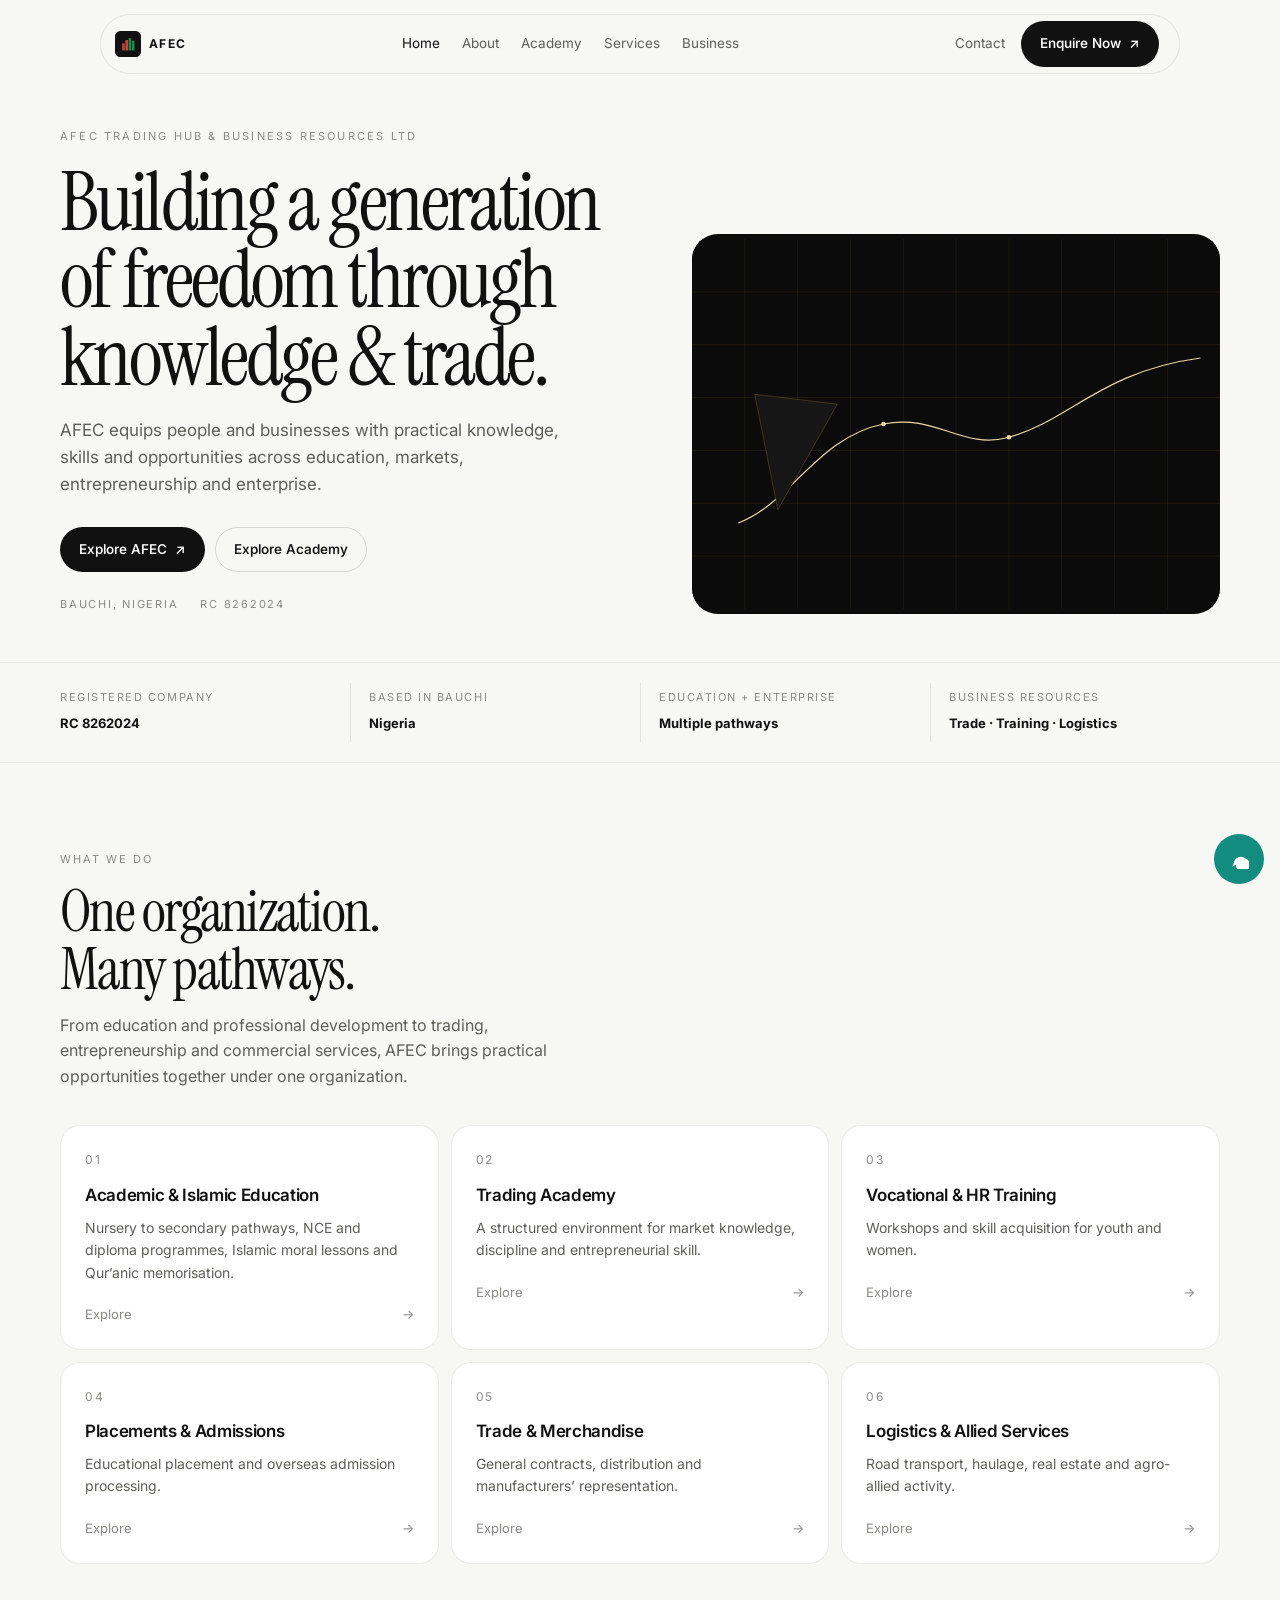
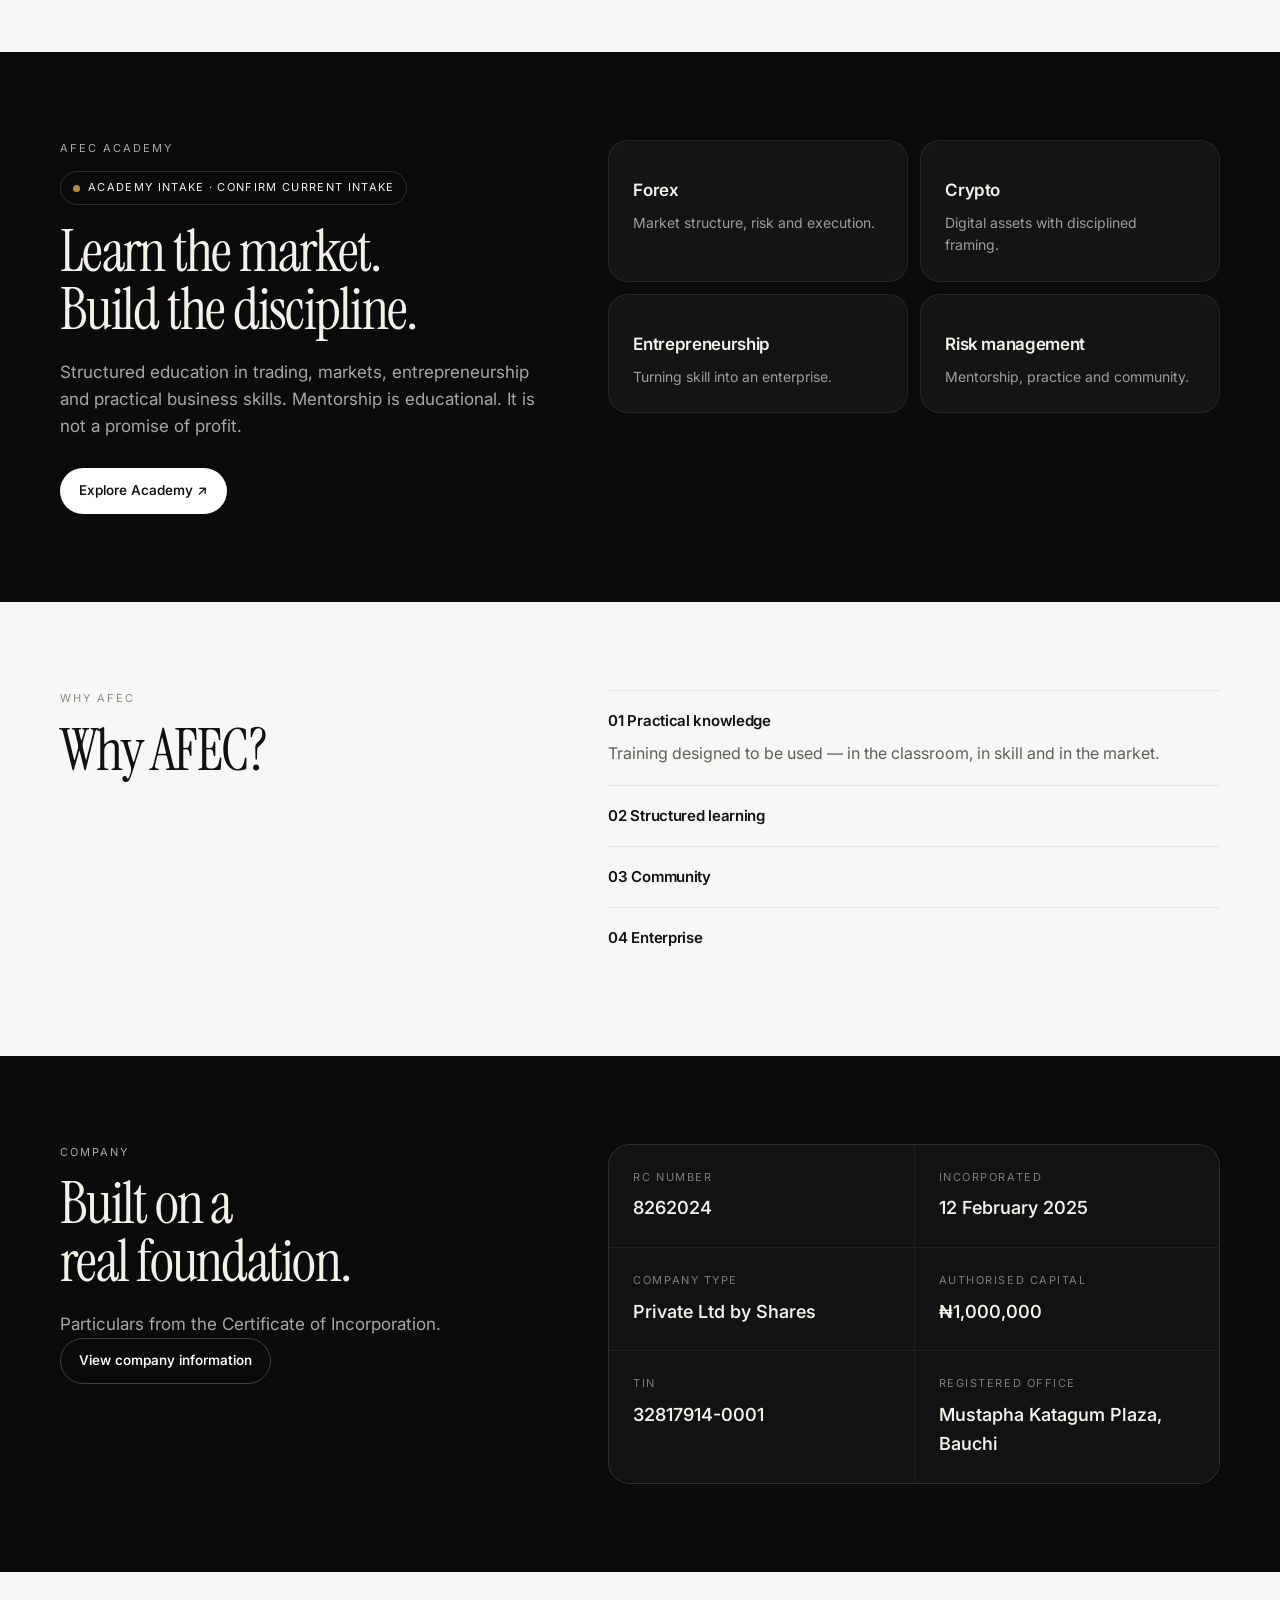
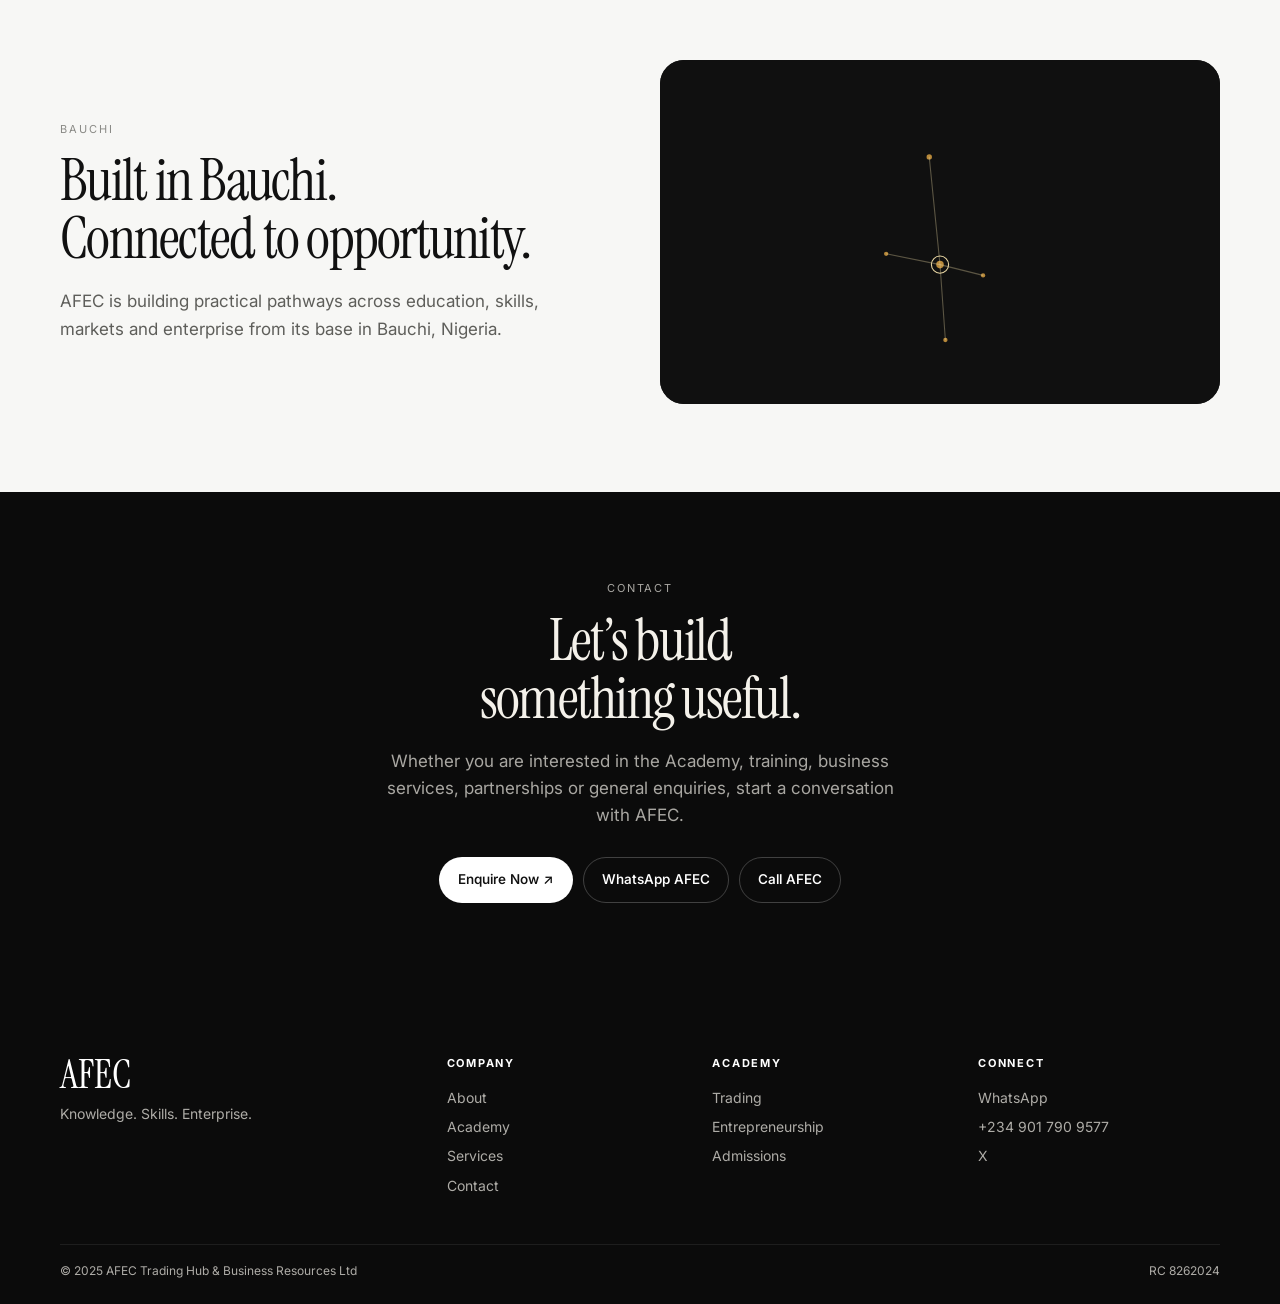
==== commit 327239dd: "Correct homepage navigation, intake status and missing sections" ====
--- a/index.html
+++ b/index.html
@@ -4,10 +4,10 @@
   <meta charset="UTF-8" />
   <meta name="viewport" content="width=device-width, initial-scale=1" />
   <title>AFEC Trading Hub & Business Resources Ltd</title>
-  <meta name="description" content="Bauchi-based education, training, trading and business-resources company. Building a generation of freedom through knowledge and trade." />
+  <meta name="description" content="Bauchi-based education, training, trading and business-resources company." />
   <link rel="preconnect" href="https://fonts.googleapis.com" />
   <link rel="preconnect" href="https://fonts.gstatic.com" crossorigin />
-  <link href="https://fonts.googleapis.com/css2?family=Instrument+Serif:ital@0;1&family=Inter:wght@400;500;600;700&display=swap" rel="stylesheet" />
+  <link href="https://fonts.googleapis.com/css2?family=Instrument+Serif&family=Inter:wght@400;500;600;700&display=swap" rel="stylesheet" />
   <link rel="stylesheet" href="/assets/css/style.css" />
   <link rel="icon" href="/assets/img/logo.svg" />
 </head>
@@ -15,99 +15,116 @@
   <div class="nav-shell">
     <div class="nav" id="nav">
       <a class="brand" href="/"><svg class="brand-mark" viewBox="0 0 80 80" aria-hidden="true"><rect width="80" height="80" rx="16" fill="#111"/><rect x="22" y="38" width="8" height="22" fill="#c4453c"/><rect x="32" y="28" width="8" height="32" fill="#c4453c"/><rect x="42" y="22" width="8" height="38" fill="#1f8a4d"/><rect x="52" y="30" width="8" height="30" fill="#1f8a4d"/></svg><b>AFEC</b></a>
-      <nav class="nav-links">
-        <a href="/about">About</a><a href="/academy">Academy</a><a href="/services">Services</a><a href="/business">Business</a><a href="/contact">Contact</a>
+      <nav class="nav-links" aria-label="Primary">
+        <a class="active" href="/">Home</a>
+        <a href="/about">About</a>
+        <a href="/academy">Academy</a>
+        <a href="/services">Services</a>
+        <a href="/business">Business</a>
       </nav>
-      <a class="nav-cta" href="/contact">Enrol / Enquire <span class="arr">↗</span></a>
-      <button class="menu-btn" id="menuBtn" aria-label="Open menu">☰</button>
+      <div class="nav-right">
+        <a class="contact-link" href="/contact">Contact</a>
+        <a class="btn btn-dark" href="/contact">Enquire Now <span class="arr">↗</span></a>
+      </div>
+      <button class="menu-btn" id="menuBtn" aria-label="Open menu"><svg width="18" height="18" viewBox="0 0 24 24" fill="none" stroke="currentColor" stroke-width="1.6"><path d="M4 7h16M4 12h16M4 17h16"/></svg></button>
     </div>
   </div>
   <div class="drawer" id="drawer">
     <div class="drawer-top"><b>AFEC</b><button class="menu-btn" id="closeBtn" aria-label="Close menu">✕</button></div>
-    <nav><a href="/">Home</a><a href="/about">About</a><a href="/academy">Academy</a><a href="/services">Services</a><a href="/business">Business Resources</a><a href="/contact">Contact</a></nav>
-    <div class="drawer-foot"><a class="btn btn-dark" href="/contact">Enrol / Enquire</a><a class="btn btn-ghost" href="https://wa.me/2349017909577">WhatsApp</a></div>
+    <nav><a href="/">Home</a><a href="/about">About</a><a href="/academy">Academy</a><a href="/services">Services</a><a href="/business">Business</a><a href="/contact">Contact</a></nav>
+    <div class="drawer-foot"><a class="btn btn-dark" href="/contact">Enquire Now ↗</a><a class="btn btn-ghost" href="https://wa.me/2349017909577">WhatsApp AFEC</a></div>
   </div>
   <main>
-    <section class="hero">
-      <div class="wrap hero-grid">
-        <div>
-          <p class="eyebrow">AFEC TRADING HUB · BUSINESS RESOURCES LTD</p>
-          <h1>Building a generation<br>of freedom through<br>knowledge & trade.</h1>
-          <p class="lead">AFEC equips people and businesses with knowledge, practical skills and opportunities across education, trading, entrepreneurship and enterprise.</p>
-          <div class="hero-actions">
-            <a class="btn btn-dark" href="/about">Explore AFEC <span class="arr">↗</span></a>
-            <a class="btn btn-ghost" href="/academy">Explore Academy</a>
-          </div>
-          <div class="hero-meta"><span>Bauchi, Nigeria</span><span>RC 8262024</span></div>
-        </div>
-        <div class="hero-visual" aria-hidden="true">
-          <svg viewBox="0 0 800 560" xmlns="http://www.w3.org/2000/svg"><rect width="800" height="560" fill="#0B0B0B"/><g fill="none" stroke="#B8893A" stroke-opacity=".35" stroke-width=".6"><path d="M0 80H800M0 160H800M0 240H800M0 320H800M0 400H800M0 480H800"/><path d="M80 0V560M160 0V560M240 0V560M320 0V560M400 0V560M480 0V560M560 0V560M640 0V560M720 0V560"/></g><path d="M60 430 C 140 400 180 300 280 280 C 360 264 400 320 470 300 C 560 276 610 200 760 180" fill="none" stroke="#E8D6A3" stroke-width="2"/><circle cx="280" cy="280" r="4" fill="#E8D6A3"/><circle cx="470" cy="300" r="4" fill="#E8D6A3"/><polygon points="120,420 220,260 90,240" fill="#161616" stroke="#B8893A" stroke-opacity=".5"/></svg>
-        </div>
+    <section class="hero"><div class="wrap hero-grid">
+      <div>
+        <p class="eyebrow">AFEC TRADING HUB & BUSINESS RESOURCES LTD</p>
+        <h1>Building a generation<br>of freedom through<br>knowledge & trade.</h1>
+        <p class="lead">AFEC equips people and businesses with practical knowledge, skills and opportunities across education, markets, entrepreneurship and enterprise.</p>
+        <div class="hero-actions"><a class="btn btn-dark" href="/about">Explore AFEC <span class="arr">↗</span></a><a class="btn btn-ghost" href="/academy">Explore Academy</a></div>
+        <div class="hero-meta"><span>Bauchi, Nigeria</span><span>RC 8262024</span></div>
       </div>
-    </section>
+      <div class="hero-visual" aria-hidden="true">
+        <svg viewBox="0 0 800 560" xmlns="http://www.w3.org/2000/svg"><rect width="800" height="560" fill="#0B0B0B"/><g class="grid-move" fill="none" stroke="#B8893A" stroke-opacity=".28" stroke-width=".6"><path d="M0 80H900M0 160H900M0 240H900M0 320H900M0 400H900M0 480H900"/><path d="M80 0V560M160 0V560M240 0V560M320 0V560M400 0V560M480 0V560M560 0V560M640 0V560M720 0V560M800 0V560"/></g><path d="M70 430 C 150 400 190 300 290 280 C 370 264 410 320 480 300 C 570 276 620 200 770 180" fill="none" stroke="#E8D6A3" stroke-width="1.8"/><circle cx="290" cy="280" r="3.5" fill="#E8D6A3"/><circle cx="480" cy="300" r="3.5" fill="#E8D6A3"/><polygon points="130,410 220,250 95,235" fill="#161616" stroke="#B8893A" stroke-opacity=".45"/></svg>
+      </div>
+    </div></section>
     <div class="trust"><div class="wrap trust-grid">
-      <div class="trust-item"><small>01</small><b>REGISTERED COMPANY</b></div>
-      <div class="trust-item"><small>02</small><b>BASED IN BAUCHI</b></div>
-      <div class="trust-item"><small>03</small><b>EDUCATION & ENTERPRISE</b></div>
-      <div class="trust-item"><small>04</small><b>TRADING & BUSINESS RESOURCES</b></div>
+      <div class="trust-item"><small>Registered company</small><b>RC 8262024</b></div>
+      <div class="trust-item"><small>Based in Bauchi</small><b>Nigeria</b></div>
+      <div class="trust-item"><small>Education + enterprise</small><b>Multiple pathways</b></div>
+      <div class="trust-item"><small>Business resources</small><b>Trade · Training · Logistics</b></div>
     </div></div>
     <section><div class="wrap">
-      <p class="section-kicker">Pathways</p>
+      <p class="section-kicker">What we do</p>
       <h2>One organization.<br>Many pathways.</h2>
       <p class="section-lead">From education and professional development to trading, entrepreneurship and commercial services, AFEC brings practical opportunities together under one organization.</p>
       <div class="path-grid">
-        <a class="card" href="/services"><div class="num">01</div><h3>Academic & Islamic Education</h3><p>Nursery to secondary pathways, NCE and diploma programmes, Islamic moral lessons and Qur’anic memorisation.</p><div class="card-foot"><span>Education</span><span>↗</span></div></a>
-        <a class="card" href="/academy"><div class="num">02</div><h3>Trading Academy</h3><p>A structured environment for market knowledge, discipline and entrepreneurial skill.</p><div class="card-foot"><span>Academy</span><span>↗</span></div></a>
-        <a class="card" href="/services"><div class="num">03</div><h3>Vocational & HR Training</h3><p>Workshops and skill acquisition for youth and women.</p><div class="card-foot"><span>Training</span><span>↗</span></div></a>
-        <a class="card" href="/services"><div class="num">04</div><h3>Placements & Admissions</h3><p>Educational placement and overseas admission processing.</p><div class="card-foot"><span>Admissions</span><span>↗</span></div></a>
-        <a class="card" href="/business"><div class="num">05</div><h3>Trade & Merchandise</h3><p>General contracts, distribution and manufacturers’ representation.</p><div class="card-foot"><span>Business</span><span>↗</span></div></a>
-        <a class="card" href="/business"><div class="num">06</div><h3>Logistics & Allied Services</h3><p>Road transport, haulage, real estate and agro-allied activity.</p><div class="card-foot"><span>Enterprise</span><span>↗</span></div></a>
+        <a class="card" href="/services"><div class="num">01</div><h3>Academic & Islamic Education</h3><p>Nursery to secondary pathways, NCE and diploma programmes, Islamic moral lessons and Qur’anic memorisation.</p><div class="card-foot"><span>Explore</span><span>→</span></div></a>
+        <a class="card" href="/academy"><div class="num">02</div><h3>Trading Academy</h3><p>A structured environment for market knowledge, discipline and entrepreneurial skill.</p><div class="card-foot"><span>Explore</span><span>→</span></div></a>
+        <a class="card" href="/services"><div class="num">03</div><h3>Vocational & HR Training</h3><p>Workshops and skill acquisition for youth and women.</p><div class="card-foot"><span>Explore</span><span>→</span></div></a>
+        <a class="card" href="/services"><div class="num">04</div><h3>Placements & Admissions</h3><p>Educational placement and overseas admission processing.</p><div class="card-foot"><span>Explore</span><span>→</span></div></a>
+        <a class="card" href="/business"><div class="num">05</div><h3>Trade & Merchandise</h3><p>General contracts, distribution and manufacturers’ representation.</p><div class="card-foot"><span>Explore</span><span>→</span></div></a>
+        <a class="card" href="/business"><div class="num">06</div><h3>Logistics & Allied Services</h3><p>Road transport, haulage, real estate and agro-allied activity.</p><div class="card-foot"><span>Explore</span><span>→</span></div></a>
       </div>
     </div></section>
     <section class="dark"><div class="wrap split">
       <div>
-        <p class="section-kicker">Academy</p>
-        <h2>Turn knowledge<br>into discipline.<br>Discipline into<br>performance.</h2>
-        <p class="lead">A structured environment for people serious about understanding markets, developing discipline and building entrepreneurial skills. Mentorship is educational. It is not a promise of profit.</p>
-        <div class="hero-actions"><a class="btn btn-dark" href="/academy" style="background:#fff;color:#111">Explore the Academy ↗</a><a class="btn btn-ghost light" href="/contact">Enquire Now</a></div>
+        <p class="section-kicker">AFEC Academy</p>
+        <div class="intake"><i></i> Academy intake · Confirm current intake</div>
+        <h2>Learn the market.<br>Build the discipline.</h2>
+        <p class="lead">Structured education in trading, markets, entrepreneurship and practical business skills. Mentorship is educational. It is not a promise of profit.</p>
+        <div class="hero-actions"><a class="btn btn-dark" href="/academy" style="background:#fff;color:#111">Explore Academy ↗</a></div>
       </div>
       <div class="path-grid" style="grid-template-columns:1fr 1fr">
         <article class="card"><h3>Forex</h3><p>Market structure, risk and execution.</p></article>
         <article class="card"><h3>Crypto</h3><p>Digital assets with disciplined framing.</p></article>
         <article class="card"><h3>Entrepreneurship</h3><p>Turning skill into an enterprise.</p></article>
-        <article class="card"><h3>Limited intake</h3><p>Mentorship, practice, community.</p></article>
+        <article class="card"><h3>Risk management</h3><p>Mentorship, practice and community.</p></article>
+      </div>
+    </div></section>
+    <section><div class="wrap split">
+      <div><p class="section-kicker">Why AFEC</p><h2>Why AFEC?</h2></div>
+      <div>
+        <article class="principle open"><h3>01 Practical knowledge</h3><p>Training designed to be used — in the classroom, in skill and in the market.</p></article>
+        <article class="principle"><h3>02 Structured learning</h3><p>Clear pathways across education, academy and enterprise.</p></article>
+        <article class="principle"><h3>03 Community</h3><p>People learning alongside one another, with accountability.</p></article>
+        <article class="principle"><h3>04 Enterprise</h3><p>A company that also trades, trains and builds commercial capacity.</p></article>
       </div>
     </div></section>
     <section class="dark"><div class="wrap split">
       <div><p class="section-kicker">Company</p><h2>Built on a<br>real foundation.</h2><p class="lead">Particulars from the Certificate of Incorporation.</p><a class="btn btn-ghost light" href="/about">View company information</a></div>
       <div class="dash">
         <div><small>RC NUMBER</small><b>8262024</b></div>
+        <div><small>INCORPORATED</small><b>12 February 2025</b></div>
         <div><small>COMPANY TYPE</small><b>Private Ltd by Shares</b></div>
-        <div><small>INCORPORATED</small><b>12 February 2025</b></div>
         <div><small>AUTHORISED CAPITAL</small><b>₦1,000,000</b></div>
-        <div style="grid-column:1/-1"><small>REGISTERED OFFICE</small><b>Mustapha Katagum Plaza, Gidan Gona Road, Bauchi</b></div>
+        <div><small>TIN</small><b>32817914-0001</b></div>
+        <div><small>REGISTERED OFFICE</small><b>Mustapha Katagum Plaza, Bauchi</b></div>
       </div>
     </div></section>
-    <section><div class="wrap">
-      <p class="section-kicker">FAQ</p><h2>Questions.</h2>
-      <div class="faq" style="margin-top:28px">
-        <details open><summary>What does AFEC offer?</summary><p>Education, Islamic and vocational training, a trading academy, placements, and registered commercial services.</p></details>
-        <details><summary>Where is AFEC located?</summary><p>No. 114/115 Mustapha Katagum Plaza, Gidan Gona Road, Bauchi, Bauchi State, Nigeria.</p></details>
-        <details><summary>How do I enrol?</summary><p>Use Enrol / Enquire or WhatsApp +234 901 790 9577. Verify payment instructions on a voice call.</p></details>
-        <details><summary>Do you offer physical training?</summary><p>Yes. Physical mentorship cycles have been run from Bauchi, with limited seats.</p></details>
+    <section><div class="wrap eco">
+      <div><p class="section-kicker">Bauchi</p><h2>Built in Bauchi.<br>Connected to opportunity.</h2><p class="lead">AFEC is building practical pathways across education, skills, markets and enterprise from its base in Bauchi, Nigeria.</p></div>
+      <div class="eco-art" aria-hidden="true"><svg viewBox="0 0 520 320" xmlns="http://www.w3.org/2000/svg"><rect width="520" height="320" fill="#101010"/><g fill="#B8893A"><circle cx="250" cy="90" r="2.5"/><circle cx="260" cy="190" r="3.5"/><circle cx="210" cy="180" r="2"/><circle cx="300" cy="200" r="2"/><circle cx="265" cy="260" r="2"/></g><g stroke="#E8D6A3" stroke-opacity=".35" fill="none"><path d="M250 90 L260 190 L265 260"/><path d="M210 180 L260 190 L300 200"/></g><circle cx="260" cy="190" r="8" fill="none" stroke="#E8D6A3"/></svg></div>
+    </div></section>
+    <section class="dark"><div class="wrap" style="text-align:center">
+      <p class="section-kicker">Contact</p>
+      <h2>Let’s build<br>something useful.</h2>
+      <p class="lead" style="margin-inline:auto">Whether you are interested in the Academy, training, business services, partnerships or general enquiries, start a conversation with AFEC.</p>
+      <div class="hero-actions" style="justify-content:center">
+        <a class="btn btn-dark" href="/contact" style="background:#fff;color:#111">Enquire Now ↗</a>
+        <a class="btn btn-ghost light" href="https://wa.me/2349017909577">WhatsApp AFEC</a>
+        <a class="btn btn-ghost light" href="tel:+2349017909577">Call AFEC</a>
       </div>
     </div></section>
   </main>
   <footer class="footer"><div class="wrap">
     <div class="footer-top">
-      <div><div class="footer-brand">AFEC</div><p>Building a generation of freedom through knowledge & trade.</p></div>
+      <div><div class="footer-brand">AFEC</div><p>Knowledge. Skills. Enterprise.</p></div>
       <div><h4>COMPANY</h4><a href="/about">About</a><a href="/academy">Academy</a><a href="/services">Services</a><a href="/contact">Contact</a></div>
-      <div><h4>ACADEMY</h4><a href="/academy">Trading</a><a href="/academy/programs">Programs</a><a href="/academy/admissions">Admissions</a></div>
+      <div><h4>ACADEMY</h4><a href="/academy">Trading</a><a href="/academy/programs">Entrepreneurship</a><a href="/academy/admissions">Admissions</a></div>
       <div><h4>CONNECT</h4><a href="https://wa.me/2349017909577">WhatsApp</a><a href="tel:+2349017909577">+234 901 790 9577</a><a href="https://x.com/AfecTradeHub">X</a></div>
     </div>
     <div class="footer-bot"><span>© 2025 AFEC Trading Hub & Business Resources Ltd</span><span>RC 8262024</span></div>
   </div></footer>
-  <a class="wa-fab" href="https://wa.me/2349017909577" aria-label="Chat on WhatsApp">WA</a>
+  <a class="wa-fab" href="https://wa.me/2349017909577" aria-label="WhatsApp AFEC"><svg width="20" height="20" viewBox="0 0 24 24" fill="currentColor"><path d="M20 11.5A8.5 8.5 0 1 1 8.3 19.3L4 21l1.8-4.2A8.5 8.5 0 0 1 20 11.5Z"/></svg></a>
   <script src="/assets/js/main.js"></script>
-</body>
-</html>
+</body></html>
--- a/assets/css/style.css
+++ b/assets/css/style.css
@@ -1,15 +1,14 @@
 :root {
   --bg: #F7F7F5;
   --ink: #111111;
-  --muted: #666666;
+  --muted: #5E5E5A;
   --faint: #8A8A86;
   --line: rgba(17,17,17,.08);
   --line-strong: rgba(17,17,17,.14);
   --dark: #0B0B0B;
   --paper: #FFFFFF;
   --accent: #B8893A;
-  --radius: 22px;
-  --max: 1180px;
+  --max: 1160px;
   --sans: "Inter", system-ui, sans-serif;
   --serif: "Instrument Serif", Georgia, serif;
   --ease: cubic-bezier(.22,1,.36,1);
@@ -17,112 +16,108 @@
 *, *::before, *::after { box-sizing: border-box; margin: 0; padding: 0; }
 html { scroll-behavior: smooth; }
 body { font-family: var(--sans); background: var(--bg); color: var(--ink); line-height: 1.6; min-height: 100vh; overflow-x: hidden; }
-img { max-width: 100%; display: block; }
+img, svg { max-width: 100%; display: block; }
 a { color: inherit; text-decoration: none; }
 button, input, textarea, select { font-family: inherit; }
+:focus-visible { outline: 2px solid var(--ink); outline-offset: 3px; }
 .wrap { width: min(var(--max), calc(100% - 40px)); margin-inline: auto; }
-.nav-shell { position: fixed; top: 16px; left: 0; right: 0; z-index: 80; display: flex; justify-content: center; pointer-events: none; }
-.nav { pointer-events: auto; width: min(1120px, calc(100% - 24px)); display: flex; align-items: center; justify-content: space-between; gap: 16px; min-height: 64px; padding: 8px 10px 8px 18px; background: rgba(247,247,245,.72); backdrop-filter: blur(18px); border: 1px solid var(--line); border-radius: 999px; transition: .35s var(--ease); }
-.nav.scrolled { background: rgba(255,255,255,.92); box-shadow: 0 10px 30px rgba(0,0,0,.06); min-height: 56px; }
-.brand { display: flex; align-items: center; gap: 10px; }
-.brand-mark { width: 28px; height: 28px; }
-.brand b { font-size: 13px; letter-spacing: .08em; font-weight: 650; }
-.nav-links { display: flex; align-items: center; gap: 26px; font-size: 14px; color: var(--muted); }
+.nav-shell { position: fixed; top: 14px; left: 0; right: 0; z-index: 80; display: flex; justify-content: center; pointer-events: none; }
+.nav { pointer-events: auto; width: min(1080px, calc(100% - 20px)); display: grid; grid-template-columns: auto 1fr auto auto; align-items: center; gap: 12px; min-height: 58px; padding: 6px 8px 6px 14px; background: rgba(247,247,245,.7); backdrop-filter: blur(16px); border: 1px solid var(--line); border-radius: 999px; transition: .3s var(--ease); }
+.nav.scrolled { background: rgba(255,255,255,.92); box-shadow: 0 8px 24px rgba(0,0,0,.06); min-height: 52px; }
+.brand { display: flex; align-items: center; gap: 8px; }
+.brand-mark { width: 26px; height: 26px; }
+.brand b { font-size: 12px; letter-spacing: .12em; }
+.nav-links { display: flex; justify-content: center; gap: 22px; font-size: 13.5px; color: var(--muted); }
 .nav-links a:hover, .nav-links a.active { color: var(--ink); }
-.btn, .nav-cta { display: inline-flex; align-items: center; justify-content: center; gap: 8px; border-radius: 999px; border: 1px solid transparent; cursor: pointer; font-size: 13.5px; font-weight: 550; padding: 11px 18px; transition: .25s var(--ease); }
+.nav-right { display: flex; align-items: center; gap: 16px; }
+.nav-right .contact-link { font-size: 13.5px; color: var(--muted); }
+.btn { display: inline-flex; align-items: center; justify-content: center; gap: 8px; border-radius: 999px; border: 1px solid transparent; cursor: pointer; font-size: 13.5px; font-weight: 550; padding: 11px 18px; transition: .25s var(--ease); background: none; }
 .btn .arr { transition: transform .25s var(--ease); }
 .btn:hover .arr { transform: translate(3px,-1px); }
 .btn-dark, .nav-cta { background: var(--ink); color: #fff; }
-.btn-ghost { background: transparent; border-color: var(--line-strong); }
+.btn-ghost { border-color: var(--line-strong); }
 .btn-ghost.light { color: #fff; border-color: rgba(255,255,255,.22); }
-.menu-btn { display: none; width: 44px; height: 44px; border-radius: 50%; border: 1px solid var(--line); background: transparent; cursor: pointer; }
-.drawer { position: fixed; inset: 0; z-index: 90; background: var(--bg); display: none; flex-direction: column; padding: 24px; }
+.menu-btn { display: none; width: 42px; height: 42px; border-radius: 50%; border: 1px solid var(--line); background: transparent; cursor: pointer; }
+.drawer { position: fixed; inset: 0; z-index: 90; background: var(--bg); display: none; flex-direction: column; padding: 22px 24px 28px; }
 .drawer.open { display: flex; }
 .drawer-top { display: flex; justify-content: space-between; align-items: center; }
-.drawer nav { display: flex; flex-direction: column; gap: 10px; margin-top: 48px; }
-.drawer nav a { font-family: var(--serif); font-size: clamp(32px, 8vw, 48px); line-height: 1.12; }
-.drawer-foot { margin-top: auto; display: flex; gap: 10px; flex-wrap: wrap; }
-.hero { padding: 132px 0 56px; }
+.drawer nav { display: flex; flex-direction: column; gap: 6px; margin-top: 48px; }
+.drawer nav a { font-family: var(--serif); font-size: clamp(34px, 9vw, 48px); line-height: 1.12; }
+.drawer-foot { margin-top: auto; display: flex; flex-direction: column; gap: 10px; }
+.hero { padding: 128px 0 48px; }
 .hero-grid { display: grid; grid-template-columns: 1.05fr .95fr; gap: 48px; align-items: end; }
-.eyebrow { font-size: 11px; letter-spacing: .22em; text-transform: uppercase; color: var(--faint); margin-bottom: 22px; }
-h1, .display { font-family: var(--serif); font-weight: 400; letter-spacing: -.035em; line-height: .95; font-size: clamp(42px, 7vw, 88px); }
-h2 { font-family: var(--serif); font-weight: 400; letter-spacing: -.03em; line-height: 1; font-size: clamp(34px, 5vw, 64px); }
-h3 { font-size: 18px; font-weight: 600; letter-spacing: -.02em; }
-.lead { color: var(--muted); font-size: 17px; max-width: 520px; margin-top: 22px; }
-.hero-actions { display: flex; gap: 10px; flex-wrap: wrap; margin-top: 32px; }
-.hero-meta { display: flex; gap: 22px; margin-top: 28px; color: var(--faint); font-size: 12px; letter-spacing: .14em; text-transform: uppercase; }
-.hero-visual { background: var(--dark); border-radius: 28px; min-height: 420px; overflow: hidden; }
-.hero-visual img, .hero-visual svg { width: 100%; height: 100%; min-height: 420px; object-fit: cover; display: block; }
-.trust { border-top: 1px solid var(--line); border-bottom: 1px solid var(--line); padding: 22px 0; }
+.eyebrow { font-size: 11px; letter-spacing: .2em; text-transform: uppercase; color: var(--faint); margin-bottom: 18px; }
+h1 { font-family: var(--serif); font-weight: 400; letter-spacing: -.035em; line-height: .95; font-size: clamp(40px, 6.4vw, 84px); }
+h2 { font-family: var(--serif); font-weight: 400; letter-spacing: -.03em; line-height: 1; font-size: clamp(32px, 4.6vw, 58px); }
+h3 { font-size: 17px; font-weight: 600; letter-spacing: -.02em; }
+.lead { color: var(--muted); font-size: 17px; max-width: 520px; margin-top: 20px; }
+.hero-actions { display: flex; gap: 10px; flex-wrap: wrap; margin-top: 28px; }
+.hero-meta { display: flex; gap: 22px; margin-top: 24px; color: var(--faint); font-size: 11px; letter-spacing: .16em; text-transform: uppercase; }
+.hero-visual { background: var(--dark); border-radius: 26px; min-height: 380px; overflow: hidden; }
+.hero-visual svg { width: 100%; min-height: 380px; }
+.grid-move { animation: drift 28s linear infinite; }
+@keyframes drift { from { transform: translateX(0); } to { transform: translateX(-80px); } }
+.trust { border-top: 1px solid var(--line); border-bottom: 1px solid var(--line); padding: 20px 0; }
 .trust-grid { display: grid; grid-template-columns: repeat(4,1fr); }
-.trust-item { padding: 8px 18px; border-left: 1px solid var(--line); }
-.trust-item:first-child { border-left: 0; padding-left: 0; }
-.trust-item small { display: block; color: var(--faint); font-size: 11px; letter-spacing: .16em; margin-bottom: 6px; }
-.trust-item b { font-size: 13px; font-weight: 600; }
-section { padding: 92px 0; }
-.section-kicker { font-size: 11px; letter-spacing: .2em; text-transform: uppercase; color: var(--faint); margin-bottom: 16px; }
-.section-lead { color: var(--muted); max-width: 560px; margin: 16px 0 40px; }
-.path-grid, .svc-grid, .biz-grid, .prog-grid { display: grid; gap: 14px; }
-.path-grid, .biz-grid, .prog-grid, .svc-grid { grid-template-columns: repeat(3,1fr); }
+.trust-item { padding: 6px 18px; border-left: 1px solid var(--line); }
+.trust-item:first-child { border: 0; padding-left: 0; }
+.trust-item small { display: block; color: var(--faint); font-size: 11px; letter-spacing: .14em; text-transform: uppercase; margin-bottom: 4px; }
+.trust-item b { font-size: 13px; }
+section { padding: 88px 0; }
+.section-kicker { font-size: 11px; letter-spacing: .18em; text-transform: uppercase; color: var(--faint); margin-bottom: 14px; }
+.section-lead { color: var(--muted); max-width: 540px; margin: 14px 0 36px; }
+.path-grid, .biz-grid, .prog-grid, .svc-grid { display: grid; grid-template-columns: repeat(3,1fr); gap: 12px; }
 .card { background: var(--paper); border: 1px solid var(--line); border-radius: 20px; padding: 24px; position: relative; overflow: hidden; transition: .3s var(--ease); }
 .card::after { content: ""; position: absolute; left: 24px; bottom: 0; width: 0; height: 2px; background: var(--accent); transition: width .35s var(--ease); }
-.card:hover { transform: translateY(-4px); box-shadow: 0 16px 40px rgba(0,0,0,.05); }
+.card:hover { transform: translateY(-4px); box-shadow: 0 14px 36px rgba(0,0,0,.05); }
 .card:hover::after { width: calc(100% - 48px); }
 .card .num { color: var(--faint); font-size: 12px; letter-spacing: .14em; }
-.card h3 { margin: 14px 0 8px; }
+.card h3 { margin: 12px 0 8px; }
 .card p { color: var(--muted); font-size: 14px; }
-.card-foot { display: flex; justify-content: space-between; align-items: center; margin-top: 22px; color: var(--faint); }
+.card-foot { display: flex; justify-content: space-between; margin-top: 20px; color: var(--faint); font-size: 13px; }
 .dark { background: var(--dark); color: #F4F1EA; }
-.dark .section-kicker, .dark p, .dark .lead { color: rgba(244,241,234,.68); }
+.dark .section-kicker, .dark .lead, .dark p { color: rgba(244,241,234,.68); }
 .dark .card { background: #141414; border-color: rgba(255,255,255,.08); color: #F4F1EA; }
 .dark .card p { color: rgba(244,241,234,.62); }
-.split { display: grid; grid-template-columns: .9fr 1.1fr; gap: 56px; align-items: start; }
-.principle { padding: 22px 0; border-top: 1px solid var(--line); }
-.principle h3 { display: flex; justify-content: space-between; font-size: 16px; }
-.principle p { color: var(--muted); margin-top: 8px; }
-.quote { font-family: var(--serif); font-size: clamp(26px, 3vw, 36px); line-height: 1.2; letter-spacing: -.02em; margin-top: 36px; }
-.dash { display: grid; grid-template-columns: repeat(2,1fr); gap: 1px; background: rgba(255,255,255,.08); border: 1px solid rgba(255,255,255,.08); border-radius: 24px; overflow: hidden; }
-.dash div { background: #121212; padding: 28px 26px; }
-.dash small { display: block; font-size: 11px; letter-spacing: .16em; text-transform: uppercase; color: rgba(255,255,255,.45); margin-bottom: 8px; }
-.dash b { font-size: 20px; font-weight: 550; }
-.africa { display: grid; grid-template-columns: 1fr 1fr; gap: 40px; align-items: center; }
-.africa-art { min-height: 360px; border-radius: 28px; background: #101010; display: grid; place-items: center; overflow: hidden; }
-.opp-grid { display: grid; grid-template-columns: repeat(3,1fr); gap: 14px; }
-.opp-card { min-height: 280px; border-radius: 22px; padding: 24px; display: flex; flex-direction: column; justify-content: flex-end; color: #fff; position: relative; overflow: hidden; background: #161616; }
-.opp-card::before { content:""; position:absolute; inset:0; background: linear-gradient(180deg, rgba(0,0,0,.05), rgba(0,0,0,.72)); }
-.opp-card > * { position: relative; z-index: 1; }
-.faq details { border-top: 1px solid var(--line); padding: 18px 0; }
-.faq summary { list-style: none; cursor: pointer; display: flex; justify-content: space-between; gap: 16px; font-weight: 550; font-size: 16px; }
-.faq summary::-webkit-details-marker { display: none; }
-.faq details p { color: var(--muted); margin-top: 10px; max-width: 680px; }
+.intake { display: inline-flex; align-items: center; gap: 8px; border: 1px solid rgba(255,255,255,.14); border-radius: 999px; padding: 7px 12px; font-size: 11px; letter-spacing: .12em; text-transform: uppercase; margin-bottom: 18px; }
+.intake i { width: 7px; height: 7px; border-radius: 50%; background: var(--accent); display: inline-block; }
+.split { display: grid; grid-template-columns: .9fr 1.1fr; gap: 48px; align-items: start; }
+.principle { padding: 18px 0; border-top: 1px solid var(--line); cursor: pointer; }
+.principle h3 { font-size: 15px; }
+.principle p { max-height: 0; overflow: hidden; color: var(--muted); transition: .3s var(--ease); }
+.principle.open p { max-height: 90px; margin-top: 8px; }
+.dash { display: grid; grid-template-columns: 1fr 1fr; gap: 1px; background: rgba(255,255,255,.08); border: 1px solid rgba(255,255,255,.08); border-radius: 22px; overflow: hidden; }
+.dash div { background: #121212; padding: 24px; }
+.dash small { display: block; font-size: 11px; letter-spacing: .14em; text-transform: uppercase; color: rgba(255,255,255,.45); margin-bottom: 8px; }
+.dash b { font-size: 18px; font-weight: 550; }
+.eco { display: grid; grid-template-columns: 1fr 1fr; gap: 40px; align-items: center; }
+.eco-art { min-height: 320px; border-radius: 24px; background: #101010; overflow: hidden; }
+.loc-card { border: 1px solid var(--line); border-radius: 22px; padding: 28px; background: #fff; }
+.page-hero { padding: 136px 0 36px; }
+.note { font-size: 11px; letter-spacing: .1em; text-transform: uppercase; color: var(--faint); }
 .form { display: grid; gap: 12px; }
 .form-row { display: grid; grid-template-columns: 1fr 1fr; gap: 12px; }
 label { display: block; font-size: 12px; color: var(--muted); margin-bottom: 6px; }
-input, textarea, select { width: 100%; background: #fff; border: 1px solid var(--line-strong); border-radius: 14px; padding: 13px 14px; font-size: 15px; outline: none; }
-textarea { min-height: 130px; resize: vertical; }
-.chips { display: flex; flex-wrap: wrap; gap: 8px; }
-.chip { border: 1px solid var(--line-strong); border-radius: 999px; padding: 8px 14px; font-size: 13px; cursor: pointer; background: #fff; }
-.chip.on { background: var(--ink); color: #fff; border-color: var(--ink); }
-.loc-card { border: 1px solid var(--line); border-radius: 24px; padding: 28px; background: #fff; }
-.page-hero { padding: 140px 0 40px; }
-.note { font-size: 12px; letter-spacing: .08em; text-transform: uppercase; color: var(--faint); }
-.team-grid { display: grid; grid-template-columns: repeat(3,1fr); gap: 14px; }
-.team-card { border: 1px dashed var(--line-strong); border-radius: 20px; padding: 28px; min-height: 180px; color: var(--muted); }
-.filter-bar { display: flex; gap: 8px; flex-wrap: wrap; margin-bottom: 22px; }
-.footer { background: var(--dark); color: rgba(244,241,234,.7); padding: 72px 0 28px; font-size: 14px; }
-.footer h4 { color: #fff; font-size: 12px; letter-spacing: .16em; margin-bottom: 14px; }
+input, textarea, select { width: 100%; background: #fff; border: 1px solid var(--line-strong); border-radius: 14px; padding: 13px 14px; font-size: 15px; }
+.success { display: none; border: 1px solid var(--line); border-radius: 18px; padding: 24px; background: #fff; }
+.success.show { display: block; }
+.form.sent { display: none; }
+.footer { background: var(--dark); color: rgba(244,241,234,.7); padding: 64px 0 24px; font-size: 14px; }
+.footer h4 { color: #fff; font-size: 11px; letter-spacing: .16em; margin-bottom: 14px; }
 .footer a { display: block; margin: 7px 0; }
 .footer a:hover { color: #fff; }
-.footer-top { display: grid; grid-template-columns: 1.4fr 1fr 1fr 1fr; gap: 28px; margin-bottom: 48px; }
-.footer-brand { font-family: var(--serif); font-size: 42px; color: #fff; line-height: .9; margin-bottom: 16px; }
-.footer-bot { border-top: 1px solid rgba(255,255,255,.08); padding-top: 18px; display: flex; justify-content: space-between; gap: 12px; flex-wrap: wrap; font-size: 12px; }
-.wa-fab { position: fixed; right: 18px; bottom: 18px; z-index: 70; width: 54px; height: 54px; border-radius: 50%; background: #128C7E; color: #fff; display: grid; place-items: center; box-shadow: 0 10px 24px rgba(0,0,0,.18); }
+.footer-top { display: grid; grid-template-columns: 1.5fr 1fr 1fr 1fr; gap: 24px; margin-bottom: 40px; }
+.footer-brand { font-family: var(--serif); font-size: 40px; color: #fff; line-height: .95; margin-bottom: 10px; }
+.footer-bot { border-top: 1px solid rgba(255,255,255,.08); padding-top: 16px; display: flex; justify-content: space-between; gap: 12px; flex-wrap: wrap; font-size: 12px; }
+.wa-fab { position: fixed; right: 16px; bottom: calc(16px + env(safe-area-inset-bottom)); z-index: 60; width: 50px; height: 50px; border-radius: 50%; background: #128C7E; color: #fff; display: grid; place-items: center; }
 @media (max-width: 900px) {
-  .nav-links { display: none; }
-  .menu-btn { display: grid; place-items: center; }
-  .hero { padding-top: 110px; }
-  .hero-grid, .path-grid, .trust-grid, .split, .africa, .opp-grid, .biz-grid, .prog-grid, .footer-top, .form-row, .dash, .team-grid, .svc-grid { grid-template-columns: 1fr; }
-  .trust-item { border-left: 0; border-top: 1px solid var(--line); padding: 16px 0; }
-  .hero-visual, .hero-visual img, .hero-visual svg { min-height: 260px; }
-  section { padding: 68px 0; }
+  .nav { grid-template-columns: auto 1fr auto; }
+  .nav-links, .nav-right { display: none; }
+  .menu-btn { display: grid; place-items: center; justify-self: end; }
+  .hero { padding-top: 104px; }
+  .hero-grid, .path-grid, .trust-grid, .split, .eco, .biz-grid, .prog-grid, .svc-grid, .footer-top, .form-row, .dash { grid-template-columns: 1fr; }
+  .trust-item { border: 0; border-top: 1px solid var(--line); padding: 14px 0; }
+  .hero-visual, .hero-visual svg { min-height: 240px; }
+  section { padding: 64px 0; }
+  .wa-fab { bottom: calc(72px + env(safe-area-inset-bottom)); }
 }
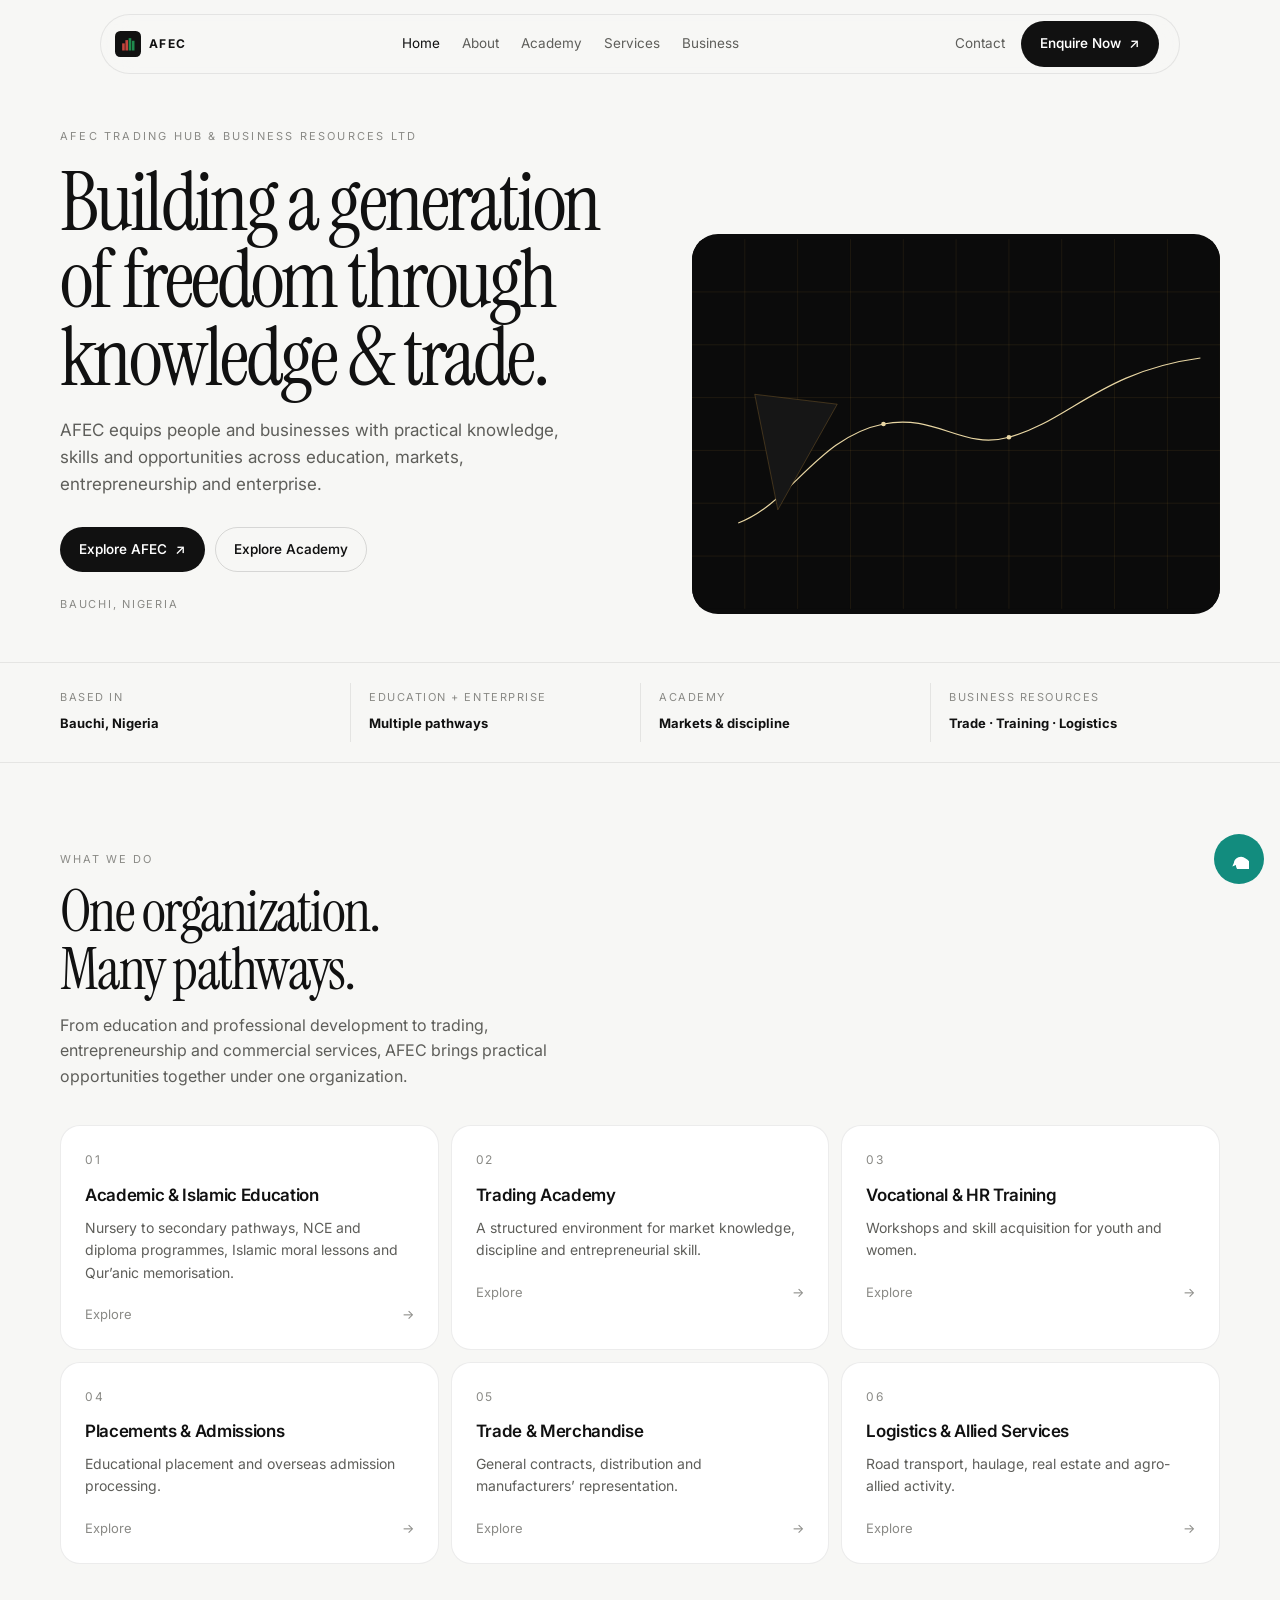
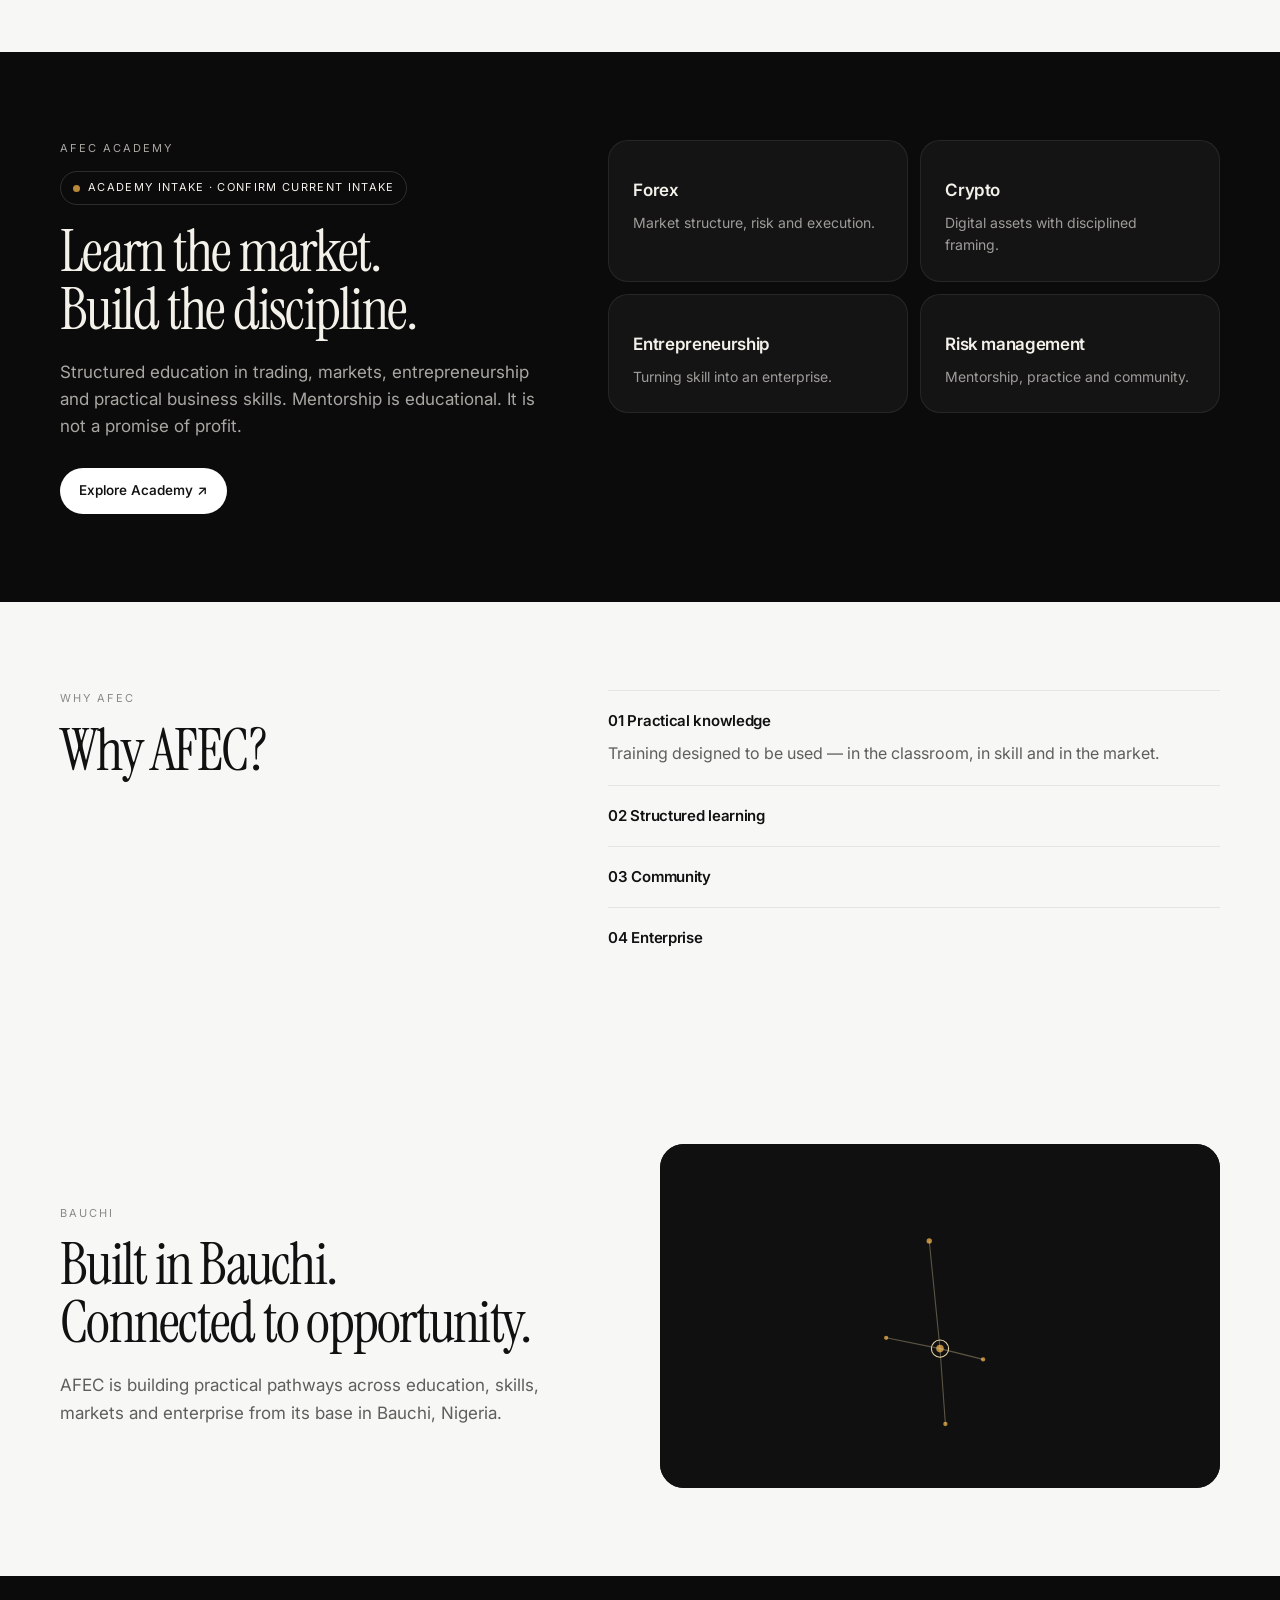
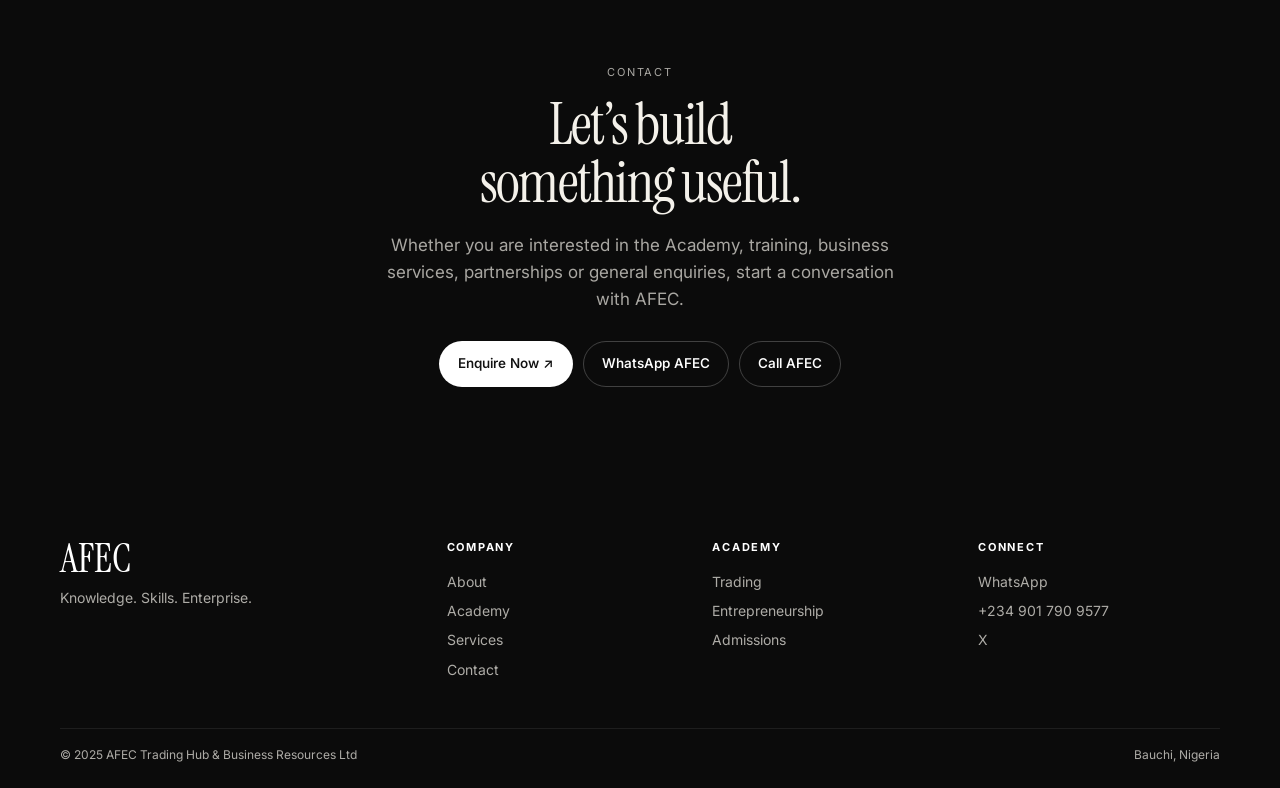
==== commit 222c198d: "Remove public legal particulars block from homepage" ====
--- a/index.html
+++ b/index.html
@@ -41,16 +41,16 @@
         <h1>Building a generation<br>of freedom through<br>knowledge & trade.</h1>
         <p class="lead">AFEC equips people and businesses with practical knowledge, skills and opportunities across education, markets, entrepreneurship and enterprise.</p>
         <div class="hero-actions"><a class="btn btn-dark" href="/about">Explore AFEC <span class="arr">↗</span></a><a class="btn btn-ghost" href="/academy">Explore Academy</a></div>
-        <div class="hero-meta"><span>Bauchi, Nigeria</span><span>RC 8262024</span></div>
+        <div class="hero-meta"><span>Bauchi, Nigeria</span></div>
       </div>
       <div class="hero-visual" aria-hidden="true">
         <svg viewBox="0 0 800 560" xmlns="http://www.w3.org/2000/svg"><rect width="800" height="560" fill="#0B0B0B"/><g class="grid-move" fill="none" stroke="#B8893A" stroke-opacity=".28" stroke-width=".6"><path d="M0 80H900M0 160H900M0 240H900M0 320H900M0 400H900M0 480H900"/><path d="M80 0V560M160 0V560M240 0V560M320 0V560M400 0V560M480 0V560M560 0V560M640 0V560M720 0V560M800 0V560"/></g><path d="M70 430 C 150 400 190 300 290 280 C 370 264 410 320 480 300 C 570 276 620 200 770 180" fill="none" stroke="#E8D6A3" stroke-width="1.8"/><circle cx="290" cy="280" r="3.5" fill="#E8D6A3"/><circle cx="480" cy="300" r="3.5" fill="#E8D6A3"/><polygon points="130,410 220,250 95,235" fill="#161616" stroke="#B8893A" stroke-opacity=".45"/></svg>
       </div>
     </div></section>
     <div class="trust"><div class="wrap trust-grid">
-      <div class="trust-item"><small>Registered company</small><b>RC 8262024</b></div>
-      <div class="trust-item"><small>Based in Bauchi</small><b>Nigeria</b></div>
+      <div class="trust-item"><small>Based in</small><b>Bauchi, Nigeria</b></div>
       <div class="trust-item"><small>Education + enterprise</small><b>Multiple pathways</b></div>
+      <div class="trust-item"><small>Academy</small><b>Markets & discipline</b></div>
       <div class="trust-item"><small>Business resources</small><b>Trade · Training · Logistics</b></div>
     </div></div>
     <section><div class="wrap">
@@ -90,17 +90,6 @@
         <article class="principle"><h3>04 Enterprise</h3><p>A company that also trades, trains and builds commercial capacity.</p></article>
       </div>
     </div></section>
-    <section class="dark"><div class="wrap split">
-      <div><p class="section-kicker">Company</p><h2>Built on a<br>real foundation.</h2><p class="lead">Particulars from the Certificate of Incorporation.</p><a class="btn btn-ghost light" href="/about">View company information</a></div>
-      <div class="dash">
-        <div><small>RC NUMBER</small><b>8262024</b></div>
-        <div><small>INCORPORATED</small><b>12 February 2025</b></div>
-        <div><small>COMPANY TYPE</small><b>Private Ltd by Shares</b></div>
-        <div><small>AUTHORISED CAPITAL</small><b>₦1,000,000</b></div>
-        <div><small>TIN</small><b>32817914-0001</b></div>
-        <div><small>REGISTERED OFFICE</small><b>Mustapha Katagum Plaza, Bauchi</b></div>
-      </div>
-    </div></section>
     <section><div class="wrap eco">
       <div><p class="section-kicker">Bauchi</p><h2>Built in Bauchi.<br>Connected to opportunity.</h2><p class="lead">AFEC is building practical pathways across education, skills, markets and enterprise from its base in Bauchi, Nigeria.</p></div>
       <div class="eco-art" aria-hidden="true"><svg viewBox="0 0 520 320" xmlns="http://www.w3.org/2000/svg"><rect width="520" height="320" fill="#101010"/><g fill="#B8893A"><circle cx="250" cy="90" r="2.5"/><circle cx="260" cy="190" r="3.5"/><circle cx="210" cy="180" r="2"/><circle cx="300" cy="200" r="2"/><circle cx="265" cy="260" r="2"/></g><g stroke="#E8D6A3" stroke-opacity=".35" fill="none"><path d="M250 90 L260 190 L265 260"/><path d="M210 180 L260 190 L300 200"/></g><circle cx="260" cy="190" r="8" fill="none" stroke="#E8D6A3"/></svg></div>
@@ -123,7 +112,7 @@
       <div><h4>ACADEMY</h4><a href="/academy">Trading</a><a href="/academy/programs">Entrepreneurship</a><a href="/academy/admissions">Admissions</a></div>
       <div><h4>CONNECT</h4><a href="https://wa.me/2349017909577">WhatsApp</a><a href="tel:+2349017909577">+234 901 790 9577</a><a href="https://x.com/AfecTradeHub">X</a></div>
     </div>
-    <div class="footer-bot"><span>© 2025 AFEC Trading Hub & Business Resources Ltd</span><span>RC 8262024</span></div>
+    <div class="footer-bot"><span>© 2025 AFEC Trading Hub & Business Resources Ltd</span><span>Bauchi, Nigeria</span></div>
   </div></footer>
   <a class="wa-fab" href="https://wa.me/2349017909577" aria-label="WhatsApp AFEC"><svg width="20" height="20" viewBox="0 0 24 24" fill="currentColor"><path d="M20 11.5A8.5 8.5 0 1 1 8.3 19.3L4 21l1.8-4.2A8.5 8.5 0 0 1 20 11.5Z"/></svg></a>
   <script src="/assets/js/main.js"></script>
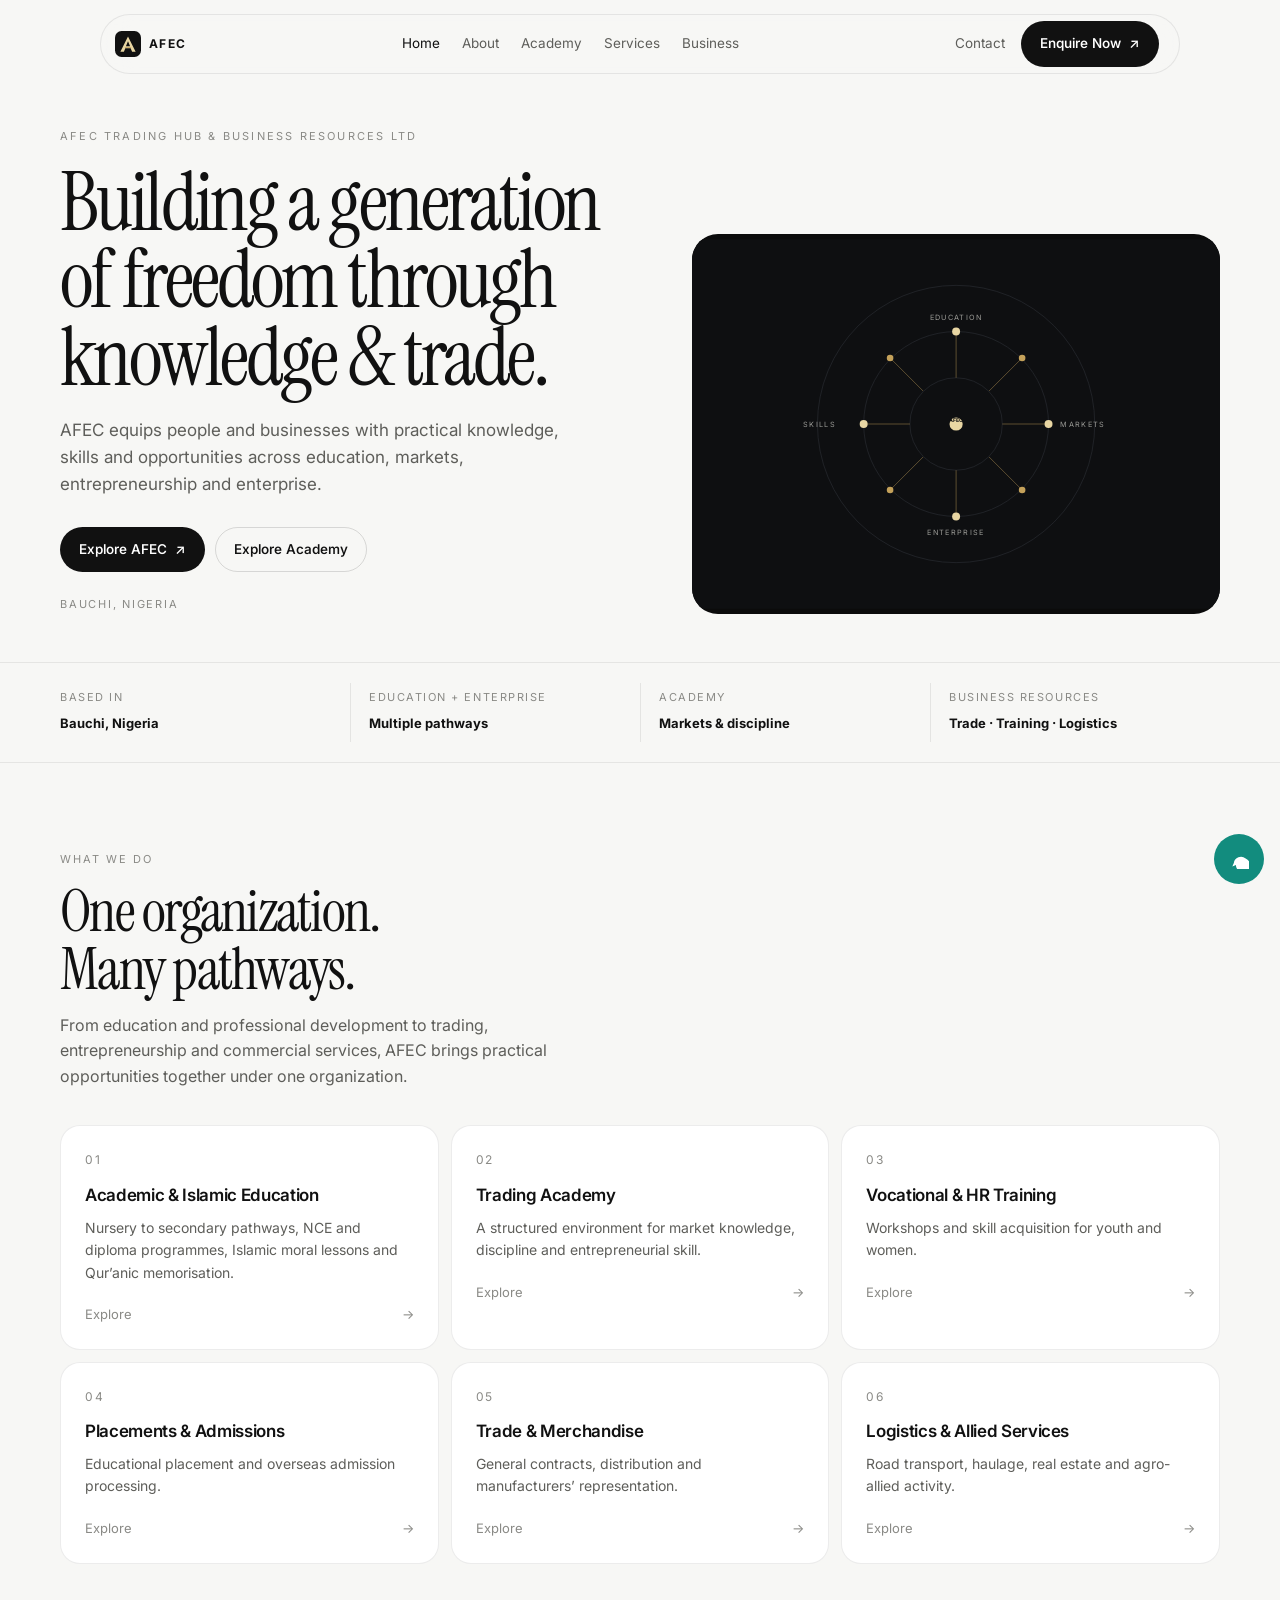
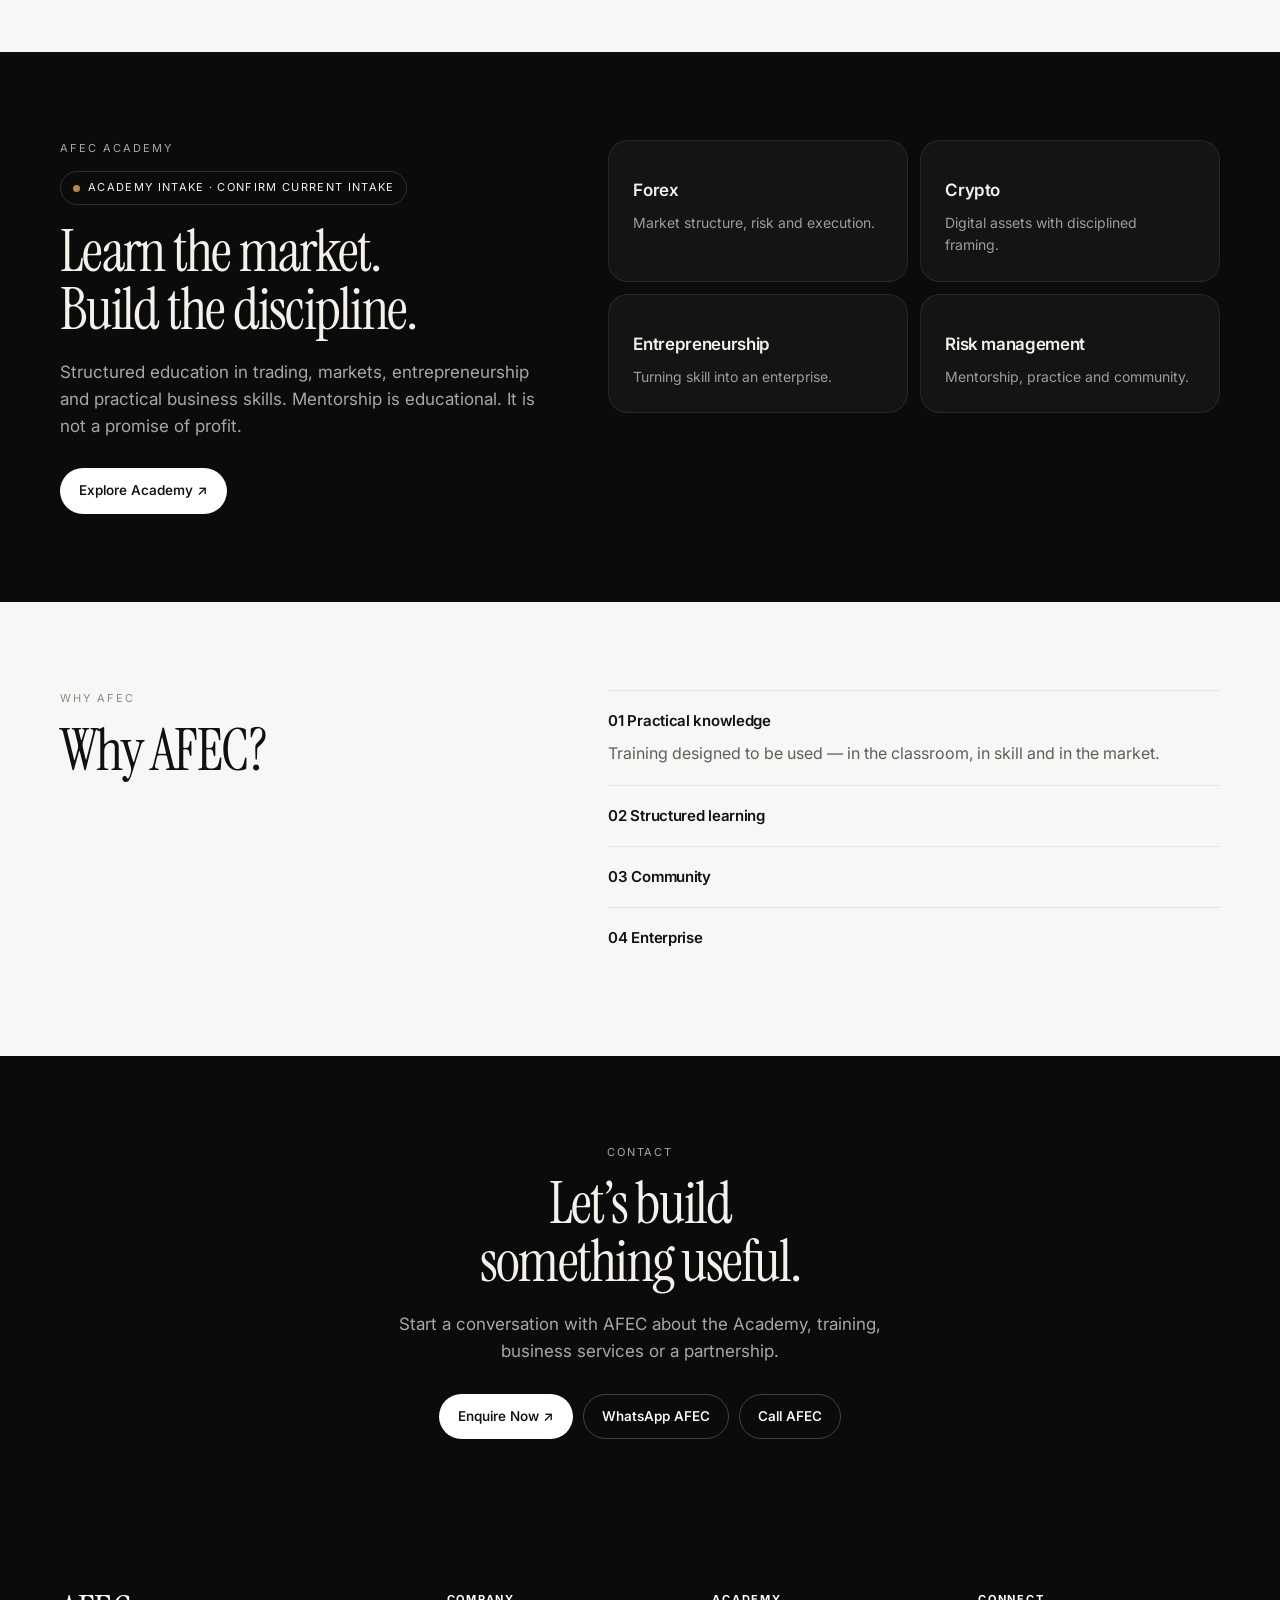
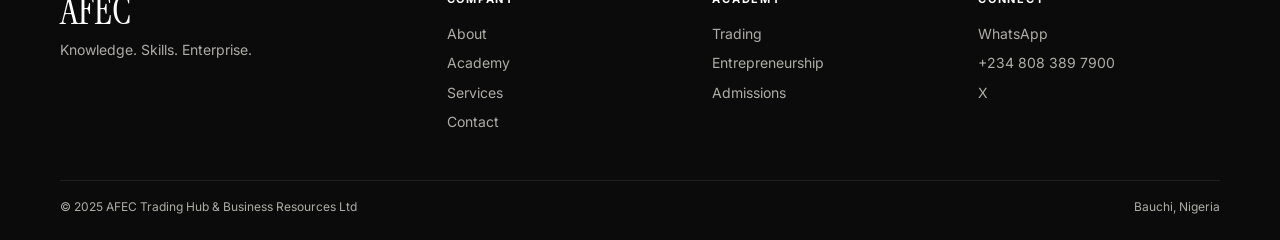
==== commit 97246c5f: "Replace trading chart with systems graphic and refresh mark plus contact line" ====
--- a/index.html
+++ b/index.html
@@ -14,7 +14,10 @@
 <body>
   <div class="nav-shell">
     <div class="nav" id="nav">
-      <a class="brand" href="/"><svg class="brand-mark" viewBox="0 0 80 80" aria-hidden="true"><rect width="80" height="80" rx="16" fill="#111"/><rect x="22" y="38" width="8" height="22" fill="#c4453c"/><rect x="32" y="28" width="8" height="32" fill="#c4453c"/><rect x="42" y="22" width="8" height="38" fill="#1f8a4d"/><rect x="52" y="30" width="8" height="30" fill="#1f8a4d"/></svg><b>AFEC</b></a>
+      <a class="brand" href="/">
+        <svg class="brand-mark" viewBox="0 0 80 80" aria-hidden="true"><rect width="80" height="80" rx="20" fill="#111"/><path d="M40 17L63.5 64H52.6L48.2 53H31.8L27.4 64H16.5L40 17Z" fill="#E8D6A3"/><path d="M33.6 46.6h12.8L40 31.2 33.6 46.6Z" fill="#111"/><rect x="30" y="49.2" width="20" height="2" rx="1" fill="#C4A15A"/></svg>
+        <b>AFEC</b>
+      </a>
       <nav class="nav-links" aria-label="Primary">
         <a class="active" href="/">Home</a>
         <a href="/about">About</a>
@@ -32,7 +35,7 @@
   <div class="drawer" id="drawer">
     <div class="drawer-top"><b>AFEC</b><button class="menu-btn" id="closeBtn" aria-label="Close menu">✕</button></div>
     <nav><a href="/">Home</a><a href="/about">About</a><a href="/academy">Academy</a><a href="/services">Services</a><a href="/business">Business</a><a href="/contact">Contact</a></nav>
-    <div class="drawer-foot"><a class="btn btn-dark" href="/contact">Enquire Now ↗</a><a class="btn btn-ghost" href="https://wa.me/2349017909577">WhatsApp AFEC</a></div>
+    <div class="drawer-foot"><a class="btn btn-dark" href="/contact">Enquire Now ↗</a><a class="btn btn-ghost" href="https://wa.me/2348083897900">WhatsApp AFEC</a></div>
   </div>
   <main>
     <section class="hero"><div class="wrap hero-grid">
@@ -44,7 +47,38 @@
         <div class="hero-meta"><span>Bauchi, Nigeria</span></div>
       </div>
       <div class="hero-visual" aria-hidden="true">
-        <svg viewBox="0 0 800 560" xmlns="http://www.w3.org/2000/svg"><rect width="800" height="560" fill="#0B0B0B"/><g class="grid-move" fill="none" stroke="#B8893A" stroke-opacity=".28" stroke-width=".6"><path d="M0 80H900M0 160H900M0 240H900M0 320H900M0 400H900M0 480H900"/><path d="M80 0V560M160 0V560M240 0V560M320 0V560M400 0V560M480 0V560M560 0V560M640 0V560M720 0V560M800 0V560"/></g><path d="M70 430 C 150 400 190 300 290 280 C 370 264 410 320 480 300 C 570 276 620 200 770 180" fill="none" stroke="#E8D6A3" stroke-width="1.8"/><circle cx="290" cy="280" r="3.5" fill="#E8D6A3"/><circle cx="480" cy="300" r="3.5" fill="#E8D6A3"/><polygon points="130,410 220,250 95,235" fill="#161616" stroke="#B8893A" stroke-opacity=".45"/></svg>
+        <svg viewBox="0 0 800 560" xmlns="http://www.w3.org/2000/svg">
+          <rect width="800" height="560" fill="#0E0F11"/>
+          <g fill="none" stroke="#2A2D33" stroke-width="1">
+            <circle cx="400" cy="280" r="70"/>
+            <circle cx="400" cy="280" r="140"/>
+            <circle cx="400" cy="280" r="210"/>
+          </g>
+          <g stroke="#C4A15A" stroke-opacity=".55" stroke-width="1.2">
+            <line x1="400" y1="140" x2="400" y2="210"/>
+            <line x1="400" y1="350" x2="400" y2="420"/>
+            <line x1="260" y1="280" x2="330" y2="280"/>
+            <line x1="470" y1="280" x2="540" y2="280"/>
+            <line x1="300" y1="180" x2="350" y2="230"/>
+            <line x1="500" y1="180" x2="450" y2="230"/>
+            <line x1="300" y1="380" x2="350" y2="330"/>
+            <line x1="500" y1="380" x2="450" y2="330"/>
+          </g>
+          <circle cx="400" cy="280" r="10" fill="#E8D6A3"/>
+          <circle cx="400" cy="140" r="6" fill="#E8D6A3"/>
+          <circle cx="400" cy="420" r="6" fill="#E8D6A3"/>
+          <circle cx="260" cy="280" r="6" fill="#E8D6A3"/>
+          <circle cx="540" cy="280" r="6" fill="#E8D6A3"/>
+          <circle cx="300" cy="180" r="5" fill="#C4A15A"/>
+          <circle cx="500" cy="180" r="5" fill="#C4A15A"/>
+          <circle cx="300" cy="380" r="5" fill="#C4A15A"/>
+          <circle cx="500" cy="380" r="5" fill="#C4A15A"/>
+          <text x="400" y="277" text-anchor="middle" fill="#111" font-size="8" font-family="Inter,sans-serif" font-weight="700">AFEC</text>
+          <text x="400" y="122" text-anchor="middle" fill="#9A9A96" font-size="11" font-family="Inter,sans-serif" letter-spacing="2">EDUCATION</text>
+          <text x="400" y="448" text-anchor="middle" fill="#9A9A96" font-size="11" font-family="Inter,sans-serif" letter-spacing="2">ENTERPRISE</text>
+          <text x="168" y="284" fill="#9A9A96" font-size="11" font-family="Inter,sans-serif" letter-spacing="2">SKILLS</text>
+          <text x="558" y="284" fill="#9A9A96" font-size="11" font-family="Inter,sans-serif" letter-spacing="2">MARKETS</text>
+        </svg>
       </div>
     </div></section>
     <div class="trust"><div class="wrap trust-grid">
@@ -90,18 +124,14 @@
         <article class="principle"><h3>04 Enterprise</h3><p>A company that also trades, trains and builds commercial capacity.</p></article>
       </div>
     </div></section>
-    <section><div class="wrap eco">
-      <div><p class="section-kicker">Bauchi</p><h2>Built in Bauchi.<br>Connected to opportunity.</h2><p class="lead">AFEC is building practical pathways across education, skills, markets and enterprise from its base in Bauchi, Nigeria.</p></div>
-      <div class="eco-art" aria-hidden="true"><svg viewBox="0 0 520 320" xmlns="http://www.w3.org/2000/svg"><rect width="520" height="320" fill="#101010"/><g fill="#B8893A"><circle cx="250" cy="90" r="2.5"/><circle cx="260" cy="190" r="3.5"/><circle cx="210" cy="180" r="2"/><circle cx="300" cy="200" r="2"/><circle cx="265" cy="260" r="2"/></g><g stroke="#E8D6A3" stroke-opacity=".35" fill="none"><path d="M250 90 L260 190 L265 260"/><path d="M210 180 L260 190 L300 200"/></g><circle cx="260" cy="190" r="8" fill="none" stroke="#E8D6A3"/></svg></div>
-    </div></section>
     <section class="dark"><div class="wrap" style="text-align:center">
       <p class="section-kicker">Contact</p>
       <h2>Let’s build<br>something useful.</h2>
-      <p class="lead" style="margin-inline:auto">Whether you are interested in the Academy, training, business services, partnerships or general enquiries, start a conversation with AFEC.</p>
+      <p class="lead" style="margin-inline:auto">Start a conversation with AFEC about the Academy, training, business services or a partnership.</p>
       <div class="hero-actions" style="justify-content:center">
         <a class="btn btn-dark" href="/contact" style="background:#fff;color:#111">Enquire Now ↗</a>
-        <a class="btn btn-ghost light" href="https://wa.me/2349017909577">WhatsApp AFEC</a>
-        <a class="btn btn-ghost light" href="tel:+2349017909577">Call AFEC</a>
+        <a class="btn btn-ghost light" href="https://wa.me/2348083897900">WhatsApp AFEC</a>
+        <a class="btn btn-ghost light" href="tel:+2348083897900">Call AFEC</a>
       </div>
     </div></section>
   </main>
@@ -110,10 +140,10 @@
       <div><div class="footer-brand">AFEC</div><p>Knowledge. Skills. Enterprise.</p></div>
       <div><h4>COMPANY</h4><a href="/about">About</a><a href="/academy">Academy</a><a href="/services">Services</a><a href="/contact">Contact</a></div>
       <div><h4>ACADEMY</h4><a href="/academy">Trading</a><a href="/academy/programs">Entrepreneurship</a><a href="/academy/admissions">Admissions</a></div>
-      <div><h4>CONNECT</h4><a href="https://wa.me/2349017909577">WhatsApp</a><a href="tel:+2349017909577">+234 901 790 9577</a><a href="https://x.com/AfecTradeHub">X</a></div>
+      <div><h4>CONNECT</h4><a href="https://wa.me/2348083897900">WhatsApp</a><a href="tel:+2348083897900">+234 808 389 7900</a><a href="https://x.com/AfecTradeHub">X</a></div>
     </div>
     <div class="footer-bot"><span>© 2025 AFEC Trading Hub & Business Resources Ltd</span><span>Bauchi, Nigeria</span></div>
   </div></footer>
-  <a class="wa-fab" href="https://wa.me/2349017909577" aria-label="WhatsApp AFEC"><svg width="20" height="20" viewBox="0 0 24 24" fill="currentColor"><path d="M20 11.5A8.5 8.5 0 1 1 8.3 19.3L4 21l1.8-4.2A8.5 8.5 0 0 1 20 11.5Z"/></svg></a>
+  <a class="wa-fab" href="https://wa.me/2348083897900" aria-label="WhatsApp AFEC"><svg width="20" height="20" viewBox="0 0 24 24" fill="currentColor"><path d="M20 11.5A8.5 8.5 0 1 1 8.3 19.3L4 21l1.8-4.2A8.5 8.5 0 0 1 20 11.5Z"/></svg></a>
   <script src="/assets/js/main.js"></script>
 </body></html>
